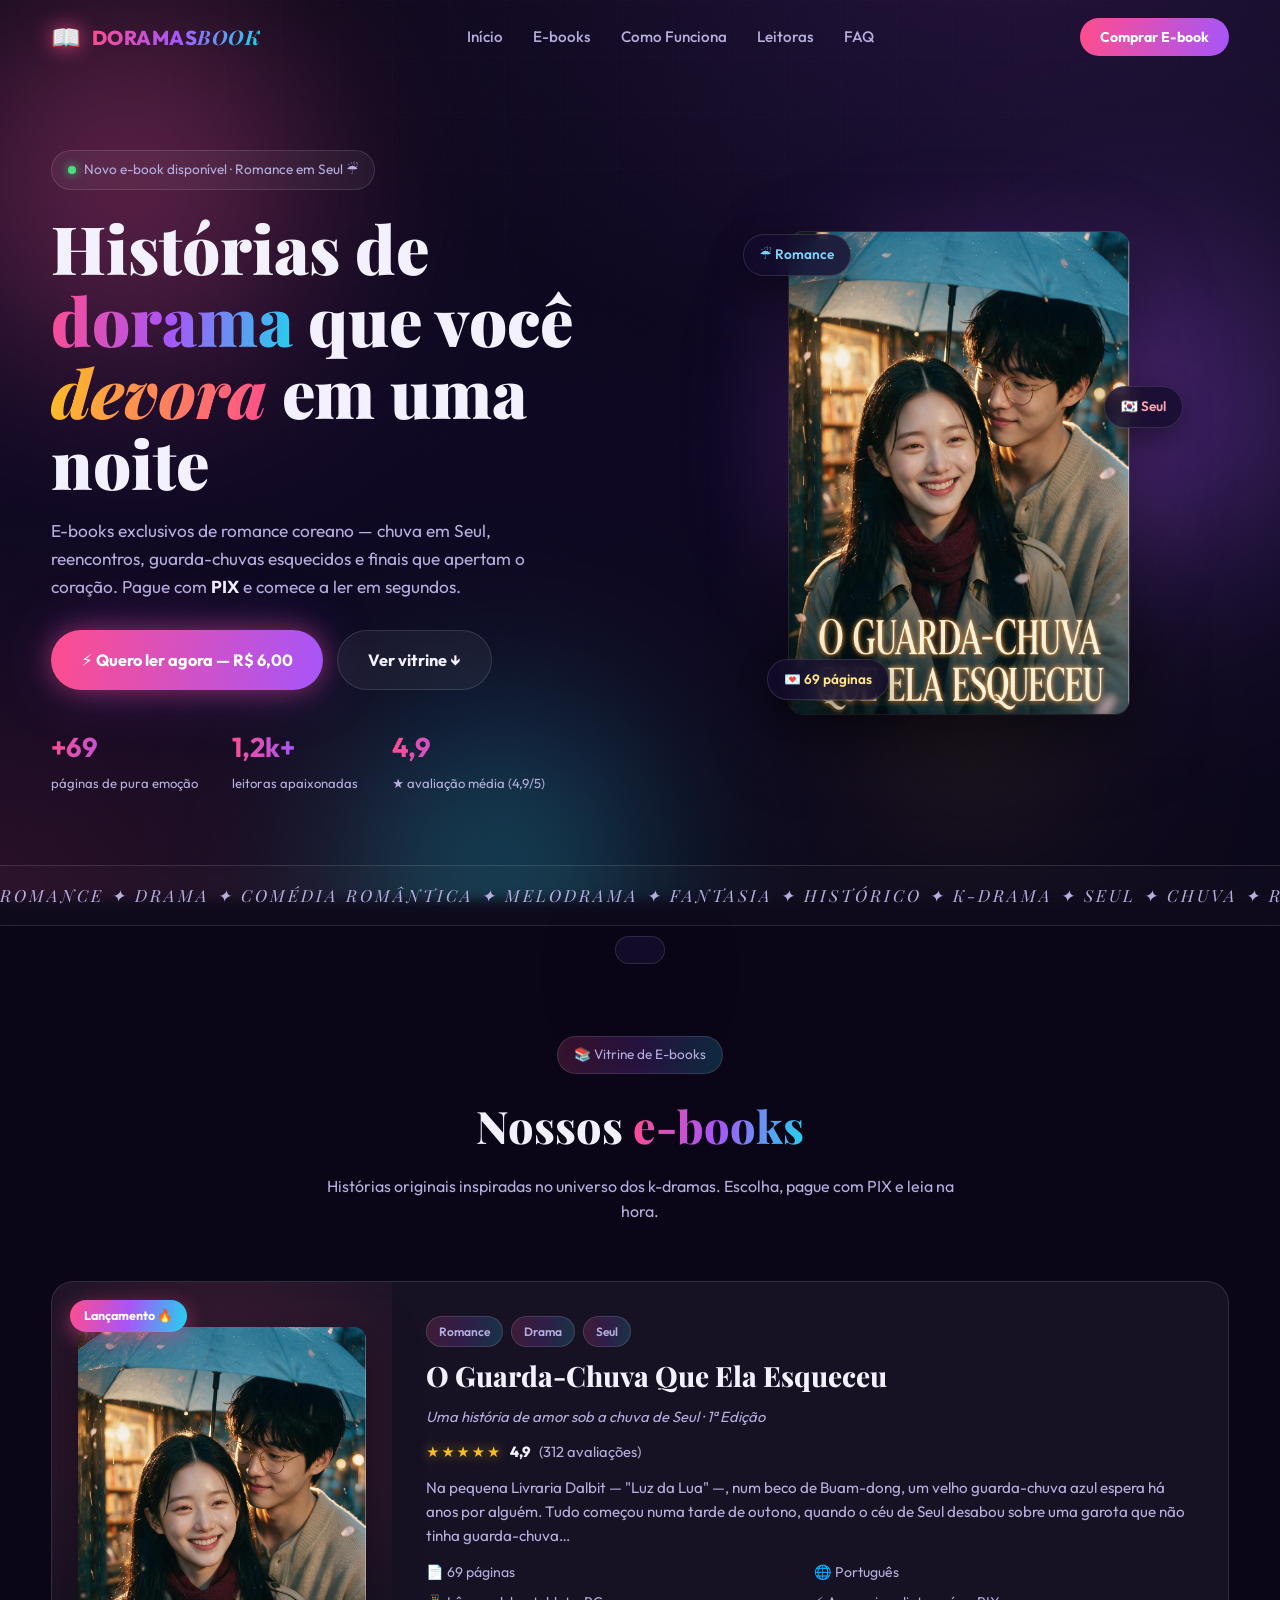
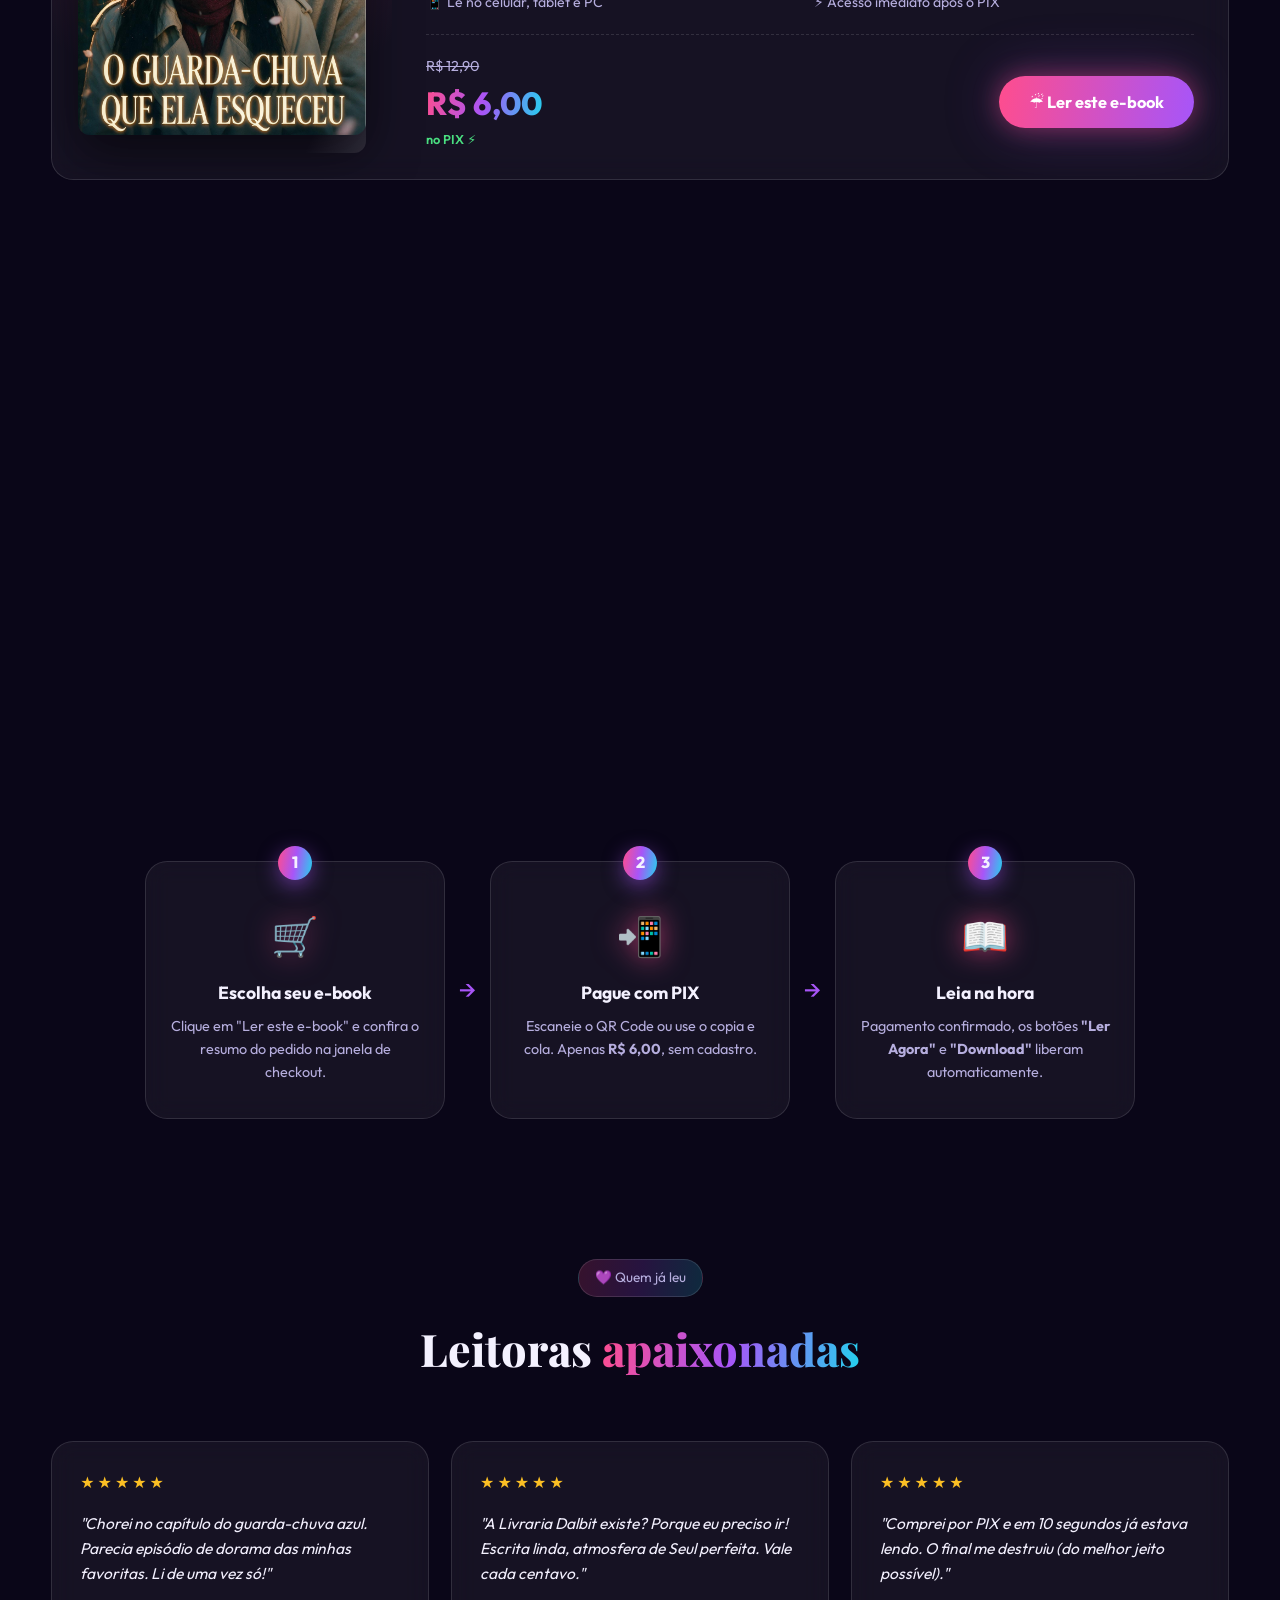
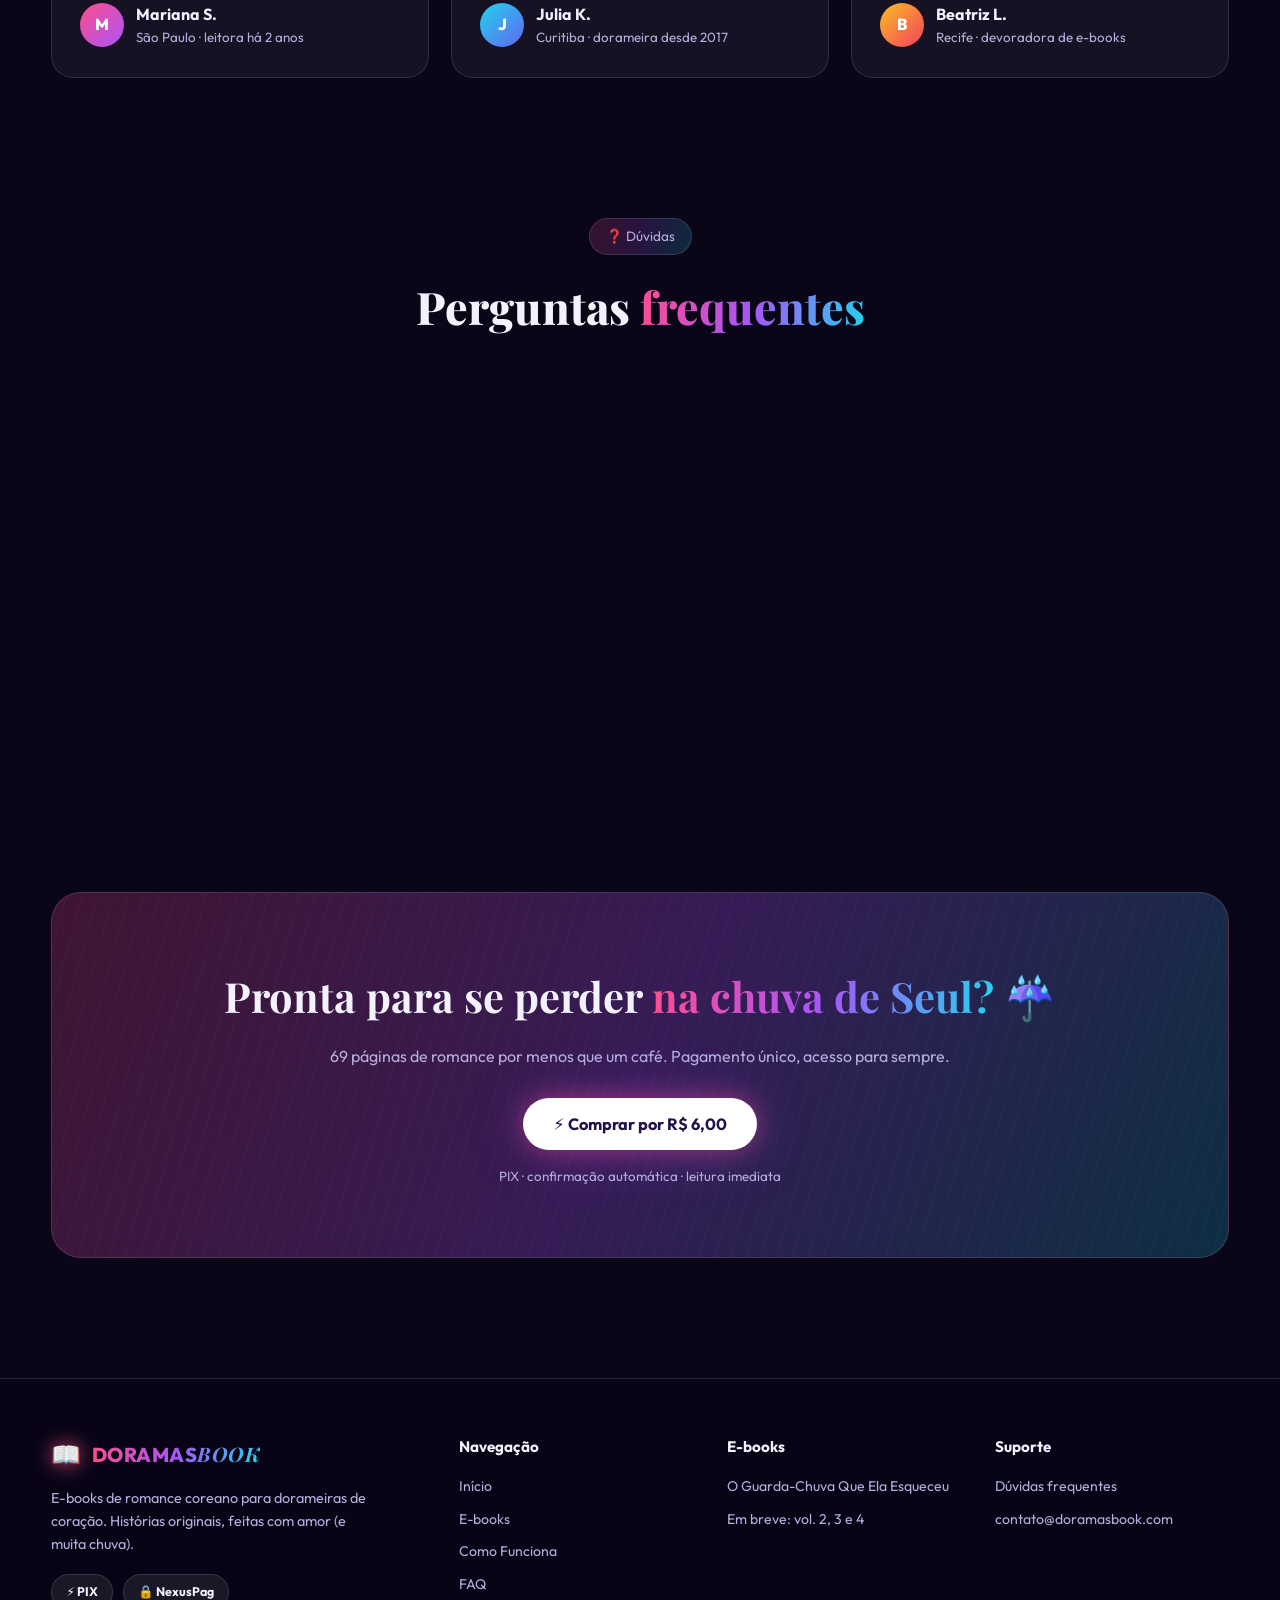
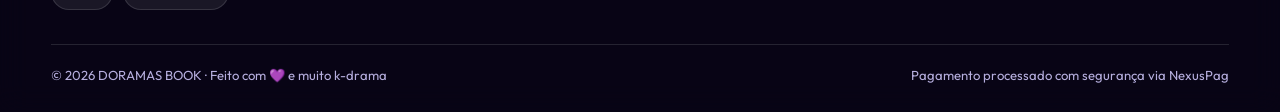
==== index.html @ f5971b90 "Add files via upload" ====
<!DOCTYPE html>
<html lang="pt-BR">
<head>
  <meta charset="UTF-8" />
  <meta name="viewport" content="width=device-width, initial-scale=1.0" />
  <title>DORAMAS BOOK — E-books de Histórias de Dorama</title>
  <meta name="description" content="DORAMAS BOOK: e-books de romance coreano inspirados nos seus doramas favoritos. Compre por PIX e leia na hora." />
  <link rel="preconnect" href="https://fonts.googleapis.com" />
  <link rel="preconnect" href="https://fonts.gstatic.com" crossorigin />
  <link href="https://fonts.googleapis.com/css2?family=Playfair+Display:ital,wght@0,500;0,700;0,900;1,500;1,700&family=Outfit:wght@300;400;500;600;700;800&display=swap" rel="stylesheet" />
  <link rel="stylesheet" href="css/style.css" />
  <link rel="icon" href="data:image/svg+xml,<svg xmlns='http://www.w3.org/2000/svg' viewBox='0 0 100 100'><text y='.9em' font-size='90'>📖</text></svg>" />
</head>
<body>

  <!-- ============ FUNDO ANIMADO ============ -->
  <div class="bg-scene" aria-hidden="true">
    <div class="orb orb-pink"></div>
    <div class="orb orb-purple"></div>
    <div class="orb orb-cyan"></div>
    <div class="orb orb-amber"></div>
    <div class="bg-grid"></div>
    <div class="bg-noise"></div>
  </div>
  <div id="petals" aria-hidden="true"></div>

  <!-- ============ HEADER ============ -->
  <header class="header" id="header">
    <nav class="nav container">
      <a href="#inicio" class="logo">
        <span class="logo-icon">📖</span>
        <span class="logo-text">DORAMAS<em>BOOK</em></span>
      </a>
      <ul class="nav-links" id="navLinks">
        <li><a href="#inicio">Início</a></li>
        <li><a href="#vitrine">E-books</a></li>
        <li><a href="#como-funciona">Como Funciona</a></li>
        <li><a href="#depoimentos">Leitoras</a></li>
        <li><a href="#faq">FAQ</a></li>
      </ul>
      <div class="nav-actions">
        <button class="btn btn-primary btn-sm" data-buy>
          <span>Comprar E-book</span>
        </button>
        <button class="nav-toggle" id="navToggle" aria-label="Abrir menu">
          <span></span><span></span><span></span>
        </button>
      </div>
    </nav>
  </header>

  <main>
    <!-- ============ HERO ============ -->
    <section class="hero" id="inicio">
      <div class="container hero-grid">
        <div class="hero-copy reveal">
          <span class="badge-pill">
            <span class="dot"></span> Novo e-book disponível · Romance em Seul ☔
          </span>
          <h1 class="hero-title">
            Histórias de <span class="grad-text">dorama</span> que você
            <em>devora</em> em uma noite
          </h1>
          <p class="hero-sub">
            E-books exclusivos de romance coreano — chuva em Seul, reencontros,
            guarda-chuvas esquecidos e finais que apertam o coração.
            Pague com <strong>PIX</strong> e comece a ler em segundos.
          </p>
          <div class="hero-cta">
            <button class="btn btn-primary btn-lg glow" data-buy>
              ⚡ Quero ler agora — R$ 6,00
            </button>
            <a href="#vitrine" class="btn btn-ghost btn-lg">Ver vitrine ↓</a>
          </div>
          <div class="hero-stats">
            <div class="stat"><strong data-count="69">0</strong><span>páginas de pura emoção</span></div>
            <div class="stat"><strong data-count="1200">0</strong><span>leitoras apaixonadas</span></div>
            <div class="stat"><strong data-count="49" data-suffix="">0</strong><span>★ avaliação média (4,9/5)</span></div>
          </div>
        </div>

        <div class="hero-visual reveal">
          <div class="book-stage" id="bookStage">
            <div class="book-glow"></div>
            <div class="book-3d" id="book3d">
              <img src="assets/capa-ebook.png" alt="Capa do e-book O Guarda-Chuva Que Ela Esqueceu" class="book-cover" />
              <div class="book-shine"></div>
            </div>
            <div class="float-chip chip-1">☔ Romance</div>
            <div class="float-chip chip-2">🇰🇷 Seul</div>
            <div class="float-chip chip-3">💌 69 páginas</div>
          </div>
        </div>
      </div>

      <!-- marquee -->
      <div class="marquee" aria-hidden="true">
        <div class="marquee-track">
          <span>ROMANCE ✦ DRAMA ✦ COMÉDIA ROMÂNTICA ✦ MELODRAMA ✦ FANTASIA ✦ HISTÓRICO ✦ K-DRAMA ✦ SEUL ✦ CHUVA ✦ REENCONTROS ✦&nbsp;</span>
          <span>ROMANCE ✦ DRAMA ✦ COMÉDIA ROMÂNTICA ✦ MELODRAMA ✦ FANTASIA ✦ HISTÓRICO ✦ K-DRAMA ✦ SEUL ✦ CHUVA ✦ REENCONTROS ✦&nbsp;</span>
        </div>
      </div>
    </section>

    <!-- ============ VITRINE ============ -->
    <section class="section" id="vitrine">
      <div class="container">
        <div class="section-head reveal">
          <span class="kicker">📚 Vitrine de E-books</span>
          <h2>Nossos <span class="grad-text">e-books</span></h2>
          <p>Histórias originais inspiradas no universo dos k-dramas. Escolha, pague com PIX e leia na hora.</p>
        </div>

        <div class="showcase">
          <!-- CARD PRINCIPAL (e-book real) -->
          <article class="ebook-card featured reveal" id="ebookCard">
            <div class="ebook-cover-wrap">
              <img src="assets/capa-ebook.png" alt="Capa — O Guarda-Chuva Que Ela Esqueceu" class="ebook-cover" />
              <span class="ebook-flag">Lançamento 🔥</span>
              <div class="ebook-cover-shine"></div>
            </div>
            <div class="ebook-info">
              <div class="ebook-tags">
                <span>Romance</span><span>Drama</span><span>Seul</span>
              </div>
              <h3>O Guarda-Chuva Que Ela Esqueceu</h3>
              <p class="ebook-author">Uma história de amor sob a chuva de Seul · 1ª Edição</p>
              <div class="ebook-rating">
                <span class="stars">★★★★★</span>
                <span class="rating-num">4,9</span>
                <span class="rating-count">(312 avaliações)</span>
              </div>
              <p class="ebook-synopsis">
                Na pequena Livraria Dalbit — "Luz da Lua" —, num beco de Buam-dong,
                um velho guarda-chuva azul espera há anos por alguém. Tudo começou
                numa tarde de outono, quando o céu de Seul desabou sobre uma garota
                que não tinha guarda-chuva…
              </p>
              <ul class="ebook-meta">
                <li>📄 69 páginas</li>
                <li>🌐 Português</li>
                <li>📱 Lê no celular, tablet e PC</li>
                <li>⚡ Acesso imediato após o PIX</li>
              </ul>
              <div class="ebook-buy">
                <div class="price">
                  <span class="price-old">R$ 12,90</span>
                  <span class="price-now">R$ 6,00</span>
                  <span class="price-pix">no PIX ⚡</span>
                </div>
                <button class="btn btn-primary btn-lg glow" data-buy id="btnComprar">
                  ☔ Ler este e-book
                </button>
              </div>
            </div>
          </article>

          <!-- EM BREVE -->
          <div class="coming-grid">
            <article class="ebook-card coming reveal">
              <div class="coming-cover c1"><span>Em breve</span></div>
              <h4>O Idol Que Morava no 704</h4>
              <p>Comédia romântica · vizinhos improváveis</p>
              <span class="soon-tag">Vol. 2 — em produção ✍️</span>
            </article>
            <article class="ebook-card coming reveal">
              <div class="coming-cover c2"><span>Em breve</span></div>
              <h4>Contrato de Um Verão em Busan</h4>
              <p>Namoro de mentira · praias e segredos</p>
              <span class="soon-tag">Vol. 3 — em produção ✍️</span>
            </article>
            <article class="ebook-card coming reveal">
              <div class="coming-cover c3"><span>Em breve</span></div>
              <h4>A Última Flor de Gyeongju</h4>
              <p>Romance histórico · era Joseon</p>
              <span class="soon-tag">Vol. 4 — em produção ✍️</span>
            </article>
          </div>
        </div>
      </div>
    </section>

    <!-- ============ COMO FUNCIONA ============ -->
    <section class="section" id="como-funciona">
      <div class="container">
        <div class="section-head reveal">
          <span class="kicker">⚡ Simples assim</span>
          <h2>Como <span class="grad-text">funciona</span></h2>
        </div>
        <div class="steps">
          <div class="step reveal">
            <div class="step-num">1</div>
            <div class="step-icon">🛒</div>
            <h3>Escolha seu e-book</h3>
            <p>Clique em "Ler este e-book" e confira o resumo do pedido na janela de checkout.</p>
          </div>
          <div class="step-arrow">→</div>
          <div class="step reveal">
            <div class="step-num">2</div>
            <div class="step-icon">📲</div>
            <h3>Pague com PIX</h3>
            <p>Escaneie o QR Code ou use o copia e cola. Apenas <strong>R$ 6,00</strong>, sem cadastro.</p>
          </div>
          <div class="step-arrow">→</div>
          <div class="step reveal">
            <div class="step-num">3</div>
            <div class="step-icon">📖</div>
            <h3>Leia na hora</h3>
            <p>Pagamento confirmado, os botões <strong>"Ler Agora"</strong> e <strong>"Download"</strong> liberam automaticamente.</p>
          </div>
        </div>
      </div>
    </section>

    <!-- ============ DEPOIMENTOS ============ -->
    <section class="section" id="depoimentos">
      <div class="container">
        <div class="section-head reveal">
          <span class="kicker">💜 Quem já leu</span>
          <h2>Leitoras <span class="grad-text">apaixonadas</span></h2>
        </div>
        <div class="testimonials">
          <figure class="t-card reveal">
            <div class="t-stars">★★★★★</div>
            <blockquote>"Chorei no capítulo do guarda-chuva azul. Parecia episódio de dorama das minhas favoritas. Li de uma vez só!"</blockquote>
            <figcaption><span class="t-avatar a1">M</span><div><strong>Mariana S.</strong><small>São Paulo · leitora há 2 anos</small></div></figcaption>
          </figure>
          <figure class="t-card reveal">
            <div class="t-stars">★★★★★</div>
            <blockquote>"A Livraria Dalbit existe? Porque eu preciso ir! Escrita linda, atmosfera de Seul perfeita. Vale cada centavo."</blockquote>
            <figcaption><span class="t-avatar a2">J</span><div><strong>Julia K.</strong><small>Curitiba · dorameira desde 2017</small></div></figcaption>
          </figure>
          <figure class="t-card reveal">
            <div class="t-stars">★★★★★</div>
            <blockquote>"Comprei por PIX e em 10 segundos já estava lendo. O final me destruiu (do melhor jeito possível)."</blockquote>
            <figcaption><span class="t-avatar a3">B</span><div><strong>Beatriz L.</strong><small>Recife · devoradora de e-books</small></div></figcaption>
          </figure>
        </div>
      </div>
    </section>

    <!-- ============ FAQ ============ -->
    <section class="section" id="faq">
      <div class="container container-narrow">
        <div class="section-head reveal">
          <span class="kicker">❓ Dúvidas</span>
          <h2>Perguntas <span class="grad-text">frequentes</span></h2>
        </div>
        <div class="faq-list">
          <details class="faq-item reveal">
            <summary>Como recebo o e-book depois do pagamento? <span>+</span></summary>
            <p>Assim que o PIX é confirmado (leva segundos), os botões <strong>"Ler Agora"</strong> (leitura online) e <strong>"Baixar PDF"</strong> são liberados automaticamente na tela. Sem espera, sem e-mail.</p>
          </details>
          <details class="faq-item reveal">
            <summary>Posso ler no celular? <span>+</span></summary>
            <p>Sim! O leitor online e o PDF funcionam em qualquer celular, tablet, computador ou e-reader que abra PDF.</p>
          </details>
          <details class="faq-item reveal">
            <summary>O pagamento é seguro? <span>+</span></summary>
            <p>Totalmente. O PIX é processado pela gateway <strong>NexusPag</strong> e a confirmação é automática pelo próprio banco. Não guardamos nenhum dado seu.</p>
          </details>
          <details class="faq-item reveal">
            <summary>E se o QR Code expirar? <span>+</span></summary>
            <p>Sem problema — basta gerar um novo código na janela de checkout. Você só paga quando quiser concluir.</p>
          </details>
        </div>
      </div>
    </section>

    <!-- ============ CTA FINAL ============ -->
    <section class="section cta-final">
      <div class="container">
        <div class="cta-box reveal">
          <div class="cta-rain" aria-hidden="true"></div>
          <h2>Pronta para se perder <span class="grad-text">na chuva de Seul?</span> ☔</h2>
          <p>69 páginas de romance por menos que um café. Pagamento único, acesso para sempre.</p>
          <button class="btn btn-light btn-lg glow" data-buy>⚡ Comprar por R$ 6,00</button>
          <small>PIX · confirmação automática · leitura imediata</small>
        </div>
      </div>
    </section>
  </main>

  <!-- ============ FOOTER ============ -->
  <footer class="footer">
    <div class="container footer-grid">
      <div class="footer-brand">
        <a href="#inicio" class="logo"><span class="logo-icon">📖</span><span class="logo-text">DORAMAS<em>BOOK</em></span></a>
        <p>E-books de romance coreano para dorameiras de coração. Histórias originais, feitas com amor (e muita chuva).</p>
        <div class="pay-badges"><span class="pay-badge">⚡ PIX</span><span class="pay-badge">🔒 NexusPag</span></div>
      </div>
      <div class="footer-col">
        <h4>Navegação</h4>
        <a href="#inicio">Início</a>
        <a href="#vitrine">E-books</a>
        <a href="#como-funciona">Como Funciona</a>
        <a href="#faq">FAQ</a>
      </div>
      <div class="footer-col">
        <h4>E-books</h4>
        <a href="#vitrine">O Guarda-Chuva Que Ela Esqueceu</a>
        <a href="#vitrine">Em breve: vol. 2, 3 e 4</a>
      </div>
      <div class="footer-col">
        <h4>Suporte</h4>
        <a href="#faq">Dúvidas frequentes</a>
        <a href="mailto:contato@doramasbook.com">contato@doramasbook.com</a>
      </div>
    </div>
    <div class="container footer-bottom">
      <span>© 2026 DORAMAS BOOK · Feito com 💜 e muito k-drama</span>
      <span>Pagamento processado com segurança via NexusPag</span>
    </div>
  </footer>

  <!-- ============ MODAL DE CHECKOUT ============ -->
  <div class="modal-overlay" id="checkoutModal" aria-hidden="true">
    <div class="modal" role="dialog" aria-modal="true" aria-label="Checkout">
      <button class="modal-close" id="modalClose" aria-label="Fechar">✕</button>

      <!-- PASSO 1: RESUMO -->
      <div class="modal-step" id="stepResumo">
        <div class="modal-head">
          <h3>Finalizar pedido 🛒</h3>
          <p>Você está a um PIX de distância da chuva de Seul…</p>
        </div>
        <div class="order-summary">
          <img src="assets/capa-ebook.png" alt="Capa do e-book" class="order-cover" />
          <div class="order-info">
            <h4>O Guarda-Chuva Que Ela Esqueceu</h4>
            <p class="order-sub">E-book · Romance · 69 páginas · PDF + leitura online</p>
            <div class="order-prices">
              <span class="price-old">R$ 12,90</span>
              <span class="price-now">R$ 6,00</span>
            </div>
          </div>
        </div>
        <ul class="order-perks">
          <li>⚡ Liberação automática após o PIX</li>
          <li>📖 Leitura online + download do PDF</li>
          <li>♾️ Acesso vitalício neste dispositivo</li>
        </ul>
        <button class="btn btn-primary btn-lg btn-block glow" id="btnGerarPix">
          Gerar código PIX ⚡ R$ 6,00
        </button>
        <p class="secure-note">🔒 Pagamento processado com segurança pela NexusPag</p>
      </div>

      <!-- PASSO 2: PIX -->
      <div class="modal-step hidden" id="stepPix">
        <div class="modal-head">
          <h3>Pague com PIX 📲</h3>
          <p>Escaneie o QR Code ou copie o código abaixo</p>
        </div>
        <div class="pix-body">
          <div class="qr-wrap">
            <img id="qrImage" alt="QR Code PIX" />
            <div class="qr-ring"></div>
          </div>
          <div class="pix-side">
            <div class="pix-timer">
              ⏱️ Expira em <strong id="pixCountdown">30:00</strong>
            </div>
            <div class="pix-status" id="pixStatus">
              <span class="pulse-dot"></span> Aguardando pagamento…
            </div>
            <label class="pix-label">PIX copia e cola:</label>
            <div class="pix-copy">
              <input type="text" id="pixCode" readonly />
              <button class="btn btn-ghost btn-sm" id="btnCopyPix">Copiar</button>
            </div>
            <div class="pix-amount">Total: <strong>R$ 6,00</strong></div>
          </div>
        </div>
        <p class="secure-note">Após pagar no app do seu banco, esta tela confirma sozinha ✨</p>
      </div>

      <!-- PASSO 3: SUCESSO -->
      <div class="modal-step hidden" id="stepSucesso">
        <div class="success-check">
          <svg viewBox="0 0 52 52"><circle cx="26" cy="26" r="24"/><path d="M14 27l8 8 16-16"/></svg>
        </div>
        <div class="modal-head">
          <h3>Pagamento confirmado! 🎉</h3>
          <p>Boa leitura! Prepare o lencinho… 🤧💜</p>
        </div>
        <div class="success-actions">
          <a class="btn btn-primary btn-lg btn-block glow" href="https://online.fliphtml5.com/marcous/yphc/#p=1" target="_blank" rel="noopener">
            📖 Ler Agora
          </a>
          <a class="btn btn-light btn-lg btn-block" id="btnDownloadPdf" href="assets/o-guarda-chuva-que-ela-esqueceu.pdf" download="O-Guarda-Chuva-Que-Ela-Esqueceu.pdf">
            ⬇️ Baixar PDF + Leitor Offline
          </a>
          <a class="download-fallback" id="linkLeitorOffline" href="assets/ler-agora.html" download="LER-AGORA-doramas-book.html">
            📥 Baixar só o leitor offline (HTML)
          </a>
        </div>
        <p class="secure-note">O leitor offline (HTML) abre direto no navegador, sem precisar voltar ao site ♾️</p>
      </div>

      <!-- PASSO ERRO / EXPIRADO -->
      <div class="modal-step hidden" id="stepErro">
        <div class="modal-head">
          <h3 id="erroTitulo">Ops… ⏰</h3>
          <p id="erroMsg">O código PIX expirou. Gere um novo para continuar.</p>
        </div>
        <button class="btn btn-primary btn-lg btn-block" id="btnTentarNovamente">🔄 Gerar novo PIX</button>
      </div>
    </div>
  </div>

  <!-- toast -->
  <div class="toast" id="toast"></div>

  <script src="js/main.js"></script>
</body>
</html>
---- css/style.css ----
/* ============================================================
   DORAMAS BOOK — design moderno, gradientes animados, k-drama vibes
   ============================================================ */

:root {
  --bg: #0a0618;
  --bg-2: #120a2a;
  --surface: rgba(255, 255, 255, 0.05);
  --surface-2: rgba(255, 255, 255, 0.08);
  --border: rgba(255, 255, 255, 0.12);
  --text: #f4f1ff;
  --muted: #b6aede;
  --pink: #ff4d8d;
  --purple: #a855f7;
  --cyan: #22d3ee;
  --amber: #fbbf24;
  --grad: linear-gradient(100deg, #ff4d8d, #a855f7 50%, #22d3ee);
  --grad-soft: linear-gradient(100deg, rgba(255,77,141,.18), rgba(168,85,247,.18), rgba(34,211,238,.18));
  --radius: 22px;
  --shadow: 0 24px 70px rgba(0, 0, 0, 0.55);
  --font-serif: "Playfair Display", Georgia, serif;
  --font-sans: "Outfit", system-ui, sans-serif;
}

* { margin: 0; padding: 0; box-sizing: border-box; }
html { scroll-behavior: smooth; }
body {
  font-family: var(--font-sans);
  background: var(--bg);
  color: var(--text);
  overflow-x: hidden;
  line-height: 1.6;
}
img { max-width: 100%; display: block; }
button { font-family: inherit; cursor: pointer; }
a { color: inherit; text-decoration: none; }

.container { width: min(1180px, 92%); margin: 0 auto; }
.container-narrow { width: min(820px, 92%); }
.hidden { display: none !important; }

/* ============ FUNDO ANIMADO (orbs de luz gradiente) ============ */
.bg-scene { position: fixed; inset: 0; z-index: -2; overflow: hidden; background:
  radial-gradient(1200px 800px at 80% -10%, rgba(168, 85, 247, .16), transparent 60%),
  radial-gradient(900px 700px at 0% 100%, rgba(255, 77, 141, .12), transparent 55%),
  linear-gradient(180deg, #0a0618 0%, #0d0722 50%, #0a0618 100%);
}
.orb { position: absolute; border-radius: 50%; filter: blur(90px); opacity: .5; mix-blend-mode: screen; will-change: transform; }
.orb-pink   { width: 44vw; height: 44vw; left: -12vw; top: -8vw;  background: radial-gradient(circle, #ff4d8d, transparent 65%); animation: drift1 22s ease-in-out infinite alternate; }
.orb-purple { width: 38vw; height: 38vw; right: -10vw; top: 18vh; background: radial-gradient(circle, #a855f7, transparent 65%); animation: drift2 26s ease-in-out infinite alternate; }
.orb-cyan   { width: 34vw; height: 34vw; left: 22vw; bottom: -14vw; background: radial-gradient(circle, #22d3ee, transparent 65%); animation: drift3 24s ease-in-out infinite alternate; }
.orb-amber  { width: 20vw; height: 20vw; right: 14vw; bottom: 6vh; background: radial-gradient(circle, #fbbf24, transparent 65%); opacity: .28; animation: drift1 30s ease-in-out infinite alternate-reverse; }
@keyframes drift1 { from { transform: translate(0,0) scale(1); } to { transform: translate(9vw, 7vh) scale(1.15); } }
@keyframes drift2 { from { transform: translate(0,0) scale(1.1); } to { transform: translate(-8vw, 10vh) scale(.95); } }
@keyframes drift3 { from { transform: translate(0,0) scale(.95); } to { transform: translate(6vw, -8vh) scale(1.2); } }

.bg-grid { position: absolute; inset: 0; opacity: .35;
  background-image: linear-gradient(rgba(168,85,247,.06) 1px, transparent 1px),
                    linear-gradient(90deg, rgba(168,85,247,.06) 1px, transparent 1px);
  background-size: 56px 56px;
  mask-image: radial-gradient(ellipse 80% 60% at 50% 0%, #000 30%, transparent 75%);
}
.bg-noise { position: absolute; inset: 0; opacity: .05;
  background-image: url("data:image/svg+xml,%3Csvg xmlns='http://www.w3.org/2000/svg' width='120' height='120'%3E%3Cfilter id='n'%3E%3CfeTurbulence type='fractalNoise' baseFrequency='.9' numOctaves='2'/%3E%3C/filter%3E%3Crect width='120' height='120' filter='url(%23n)' opacity='.5'/%3E%3C/svg%3E");
}

/* ============ PÉTALAS CAINDO (sakura) ============ */
#petals { position: fixed; inset: 0; z-index: 1; pointer-events: none; overflow: hidden; }
.petal { position: absolute; top: -4vh; border-radius: 80% 0 80% 0;
  background: linear-gradient(135deg, #ffc2d6, #ff7fb0);
  opacity: .7; animation: petal-fall linear infinite;
  box-shadow: 0 0 12px rgba(255, 127, 176, .5);
}
@keyframes petal-fall {
  0%   { transform: translate3d(0, -4vh, 0) rotate(0deg); opacity: 0; }
  8%   { opacity: .8; }
  100% { transform: translate3d(var(--sway, 6vw), 108vh, 0) rotate(720deg); opacity: .1; }
}

/* ============ HEADER ============ */
.header { position: fixed; top: 0; left: 0; right: 0; z-index: 50; transition: .35s; }
.header.scrolled { background: rgba(10, 6, 24, .75); backdrop-filter: blur(18px); border-bottom: 1px solid var(--border); }
.nav { display: flex; align-items: center; justify-content: space-between; padding: 18px 0; }
.logo { display: flex; align-items: center; gap: 10px; font-weight: 800; font-size: 1.25rem; letter-spacing: .5px; }
.logo-icon { font-size: 1.5rem; filter: drop-shadow(0 0 10px rgba(255,77,141,.8)); }
.logo-text { background: var(--grad); -webkit-background-clip: text; background-clip: text; color: transparent; }
.logo-text em { font-family: var(--font-serif); font-style: italic; font-weight: 700; }
.nav-links { display: flex; gap: 30px; list-style: none; }
.nav-links a { color: var(--muted); font-weight: 500; font-size: .95rem; position: relative; transition: color .25s; }
.nav-links a::after { content: ""; position: absolute; left: 0; bottom: -6px; width: 0; height: 2px; background: var(--grad); border-radius: 2px; transition: width .3s; }
.nav-links a:hover { color: var(--text); }
.nav-links a:hover::after { width: 100%; }
.nav-actions { display: flex; align-items: center; gap: 14px; }
.nav-toggle { display: none; flex-direction: column; gap: 5px; background: none; border: 0; padding: 6px; }
.nav-toggle span { width: 24px; height: 2px; background: var(--text); border-radius: 2px; transition: .3s; }

/* ============ BOTÕES ============ */
.btn { display: inline-flex; align-items: center; justify-content: center; gap: 8px;
  border: 0; border-radius: 999px; font-weight: 700; transition: transform .2s, box-shadow .3s, background .3s;
  white-space: nowrap;
}
.btn:active { transform: scale(.97); }
.btn-sm { padding: 10px 20px; font-size: .88rem; }
.btn-lg { padding: 16px 30px; font-size: 1.02rem; }
.btn-block { width: 100%; }
.btn-primary { background: var(--grad); background-size: 200% 100%; color: #fff; animation: grad-move 4s linear infinite; }
.btn-primary:hover { transform: translateY(-2px); box-shadow: 0 12px 40px rgba(255, 77, 141, .45); }
.btn-ghost { background: var(--surface); border: 1px solid var(--border); color: var(--text); backdrop-filter: blur(8px); }
.btn-ghost:hover { background: var(--surface-2); transform: translateY(-2px); }
.btn-light { background: #fff; color: #241145; }
.btn-light:hover { transform: translateY(-2px); box-shadow: 0 12px 40px rgba(255,255,255,.25); }
.glow { box-shadow: 0 0 26px rgba(255, 77, 141, .45), 0 0 60px rgba(168, 85, 247, .25); }
@keyframes grad-move { to { background-position: 200% 0; } }
.btn:disabled { opacity: .55; cursor: wait; transform: none !important; }

.grad-text { background: var(--grad); -webkit-background-clip: text; background-clip: text; color: transparent; }

/* ============ HERO ============ */
.hero { padding: 150px 0 0; position: relative; }
.hero-grid { display: grid; grid-template-columns: 1.05fr .95fr; gap: 40px; align-items: center; }
.badge-pill { display: inline-flex; align-items: center; gap: 8px; padding: 8px 16px; border-radius: 999px;
  background: var(--surface); border: 1px solid var(--border); font-size: .85rem; color: var(--muted); backdrop-filter: blur(8px); }
.badge-pill .dot { width: 8px; height: 8px; border-radius: 50%; background: #4ade80; box-shadow: 0 0 10px #4ade80; animation: blink 1.6s infinite; }
@keyframes blink { 50% { opacity: .35; } }

.hero-title { font-family: var(--font-serif); font-size: clamp(2.4rem, 5.2vw, 4.2rem); line-height: 1.08; margin: 22px 0 18px; font-weight: 900; }
.hero-title em { font-style: italic; background: linear-gradient(100deg, #fbbf24, #ff4d8d); -webkit-background-clip: text; background-clip: text; color: transparent; }
.hero-sub { color: var(--muted); font-size: 1.08rem; max-width: 520px; }
.hero-sub strong { color: var(--text); }
.hero-cta { display: flex; gap: 14px; flex-wrap: wrap; margin: 30px 0 36px; }

.hero-stats { display: flex; gap: 34px; flex-wrap: wrap; }
.stat strong { display: block; font-size: 1.7rem; background: var(--grad); -webkit-background-clip: text; background-clip: text; color: transparent; }
.stat span { font-size: .82rem; color: var(--muted); }

/* livro 3D */
.hero-visual { display: flex; justify-content: center; }
.book-stage { position: relative; perspective: 1100px; padding: 30px; }
.book-glow { position: absolute; inset: 8% 4%; border-radius: 40px;
  background: radial-gradient(circle at 50% 40%, rgba(255,77,141,.5), rgba(168,85,247,.35) 45%, transparent 70%);
  filter: blur(46px); animation: pulse-glow 4.5s ease-in-out infinite; }
@keyframes pulse-glow { 50% { opacity: .65; transform: scale(1.06); } }
.book-3d { position: relative; width: min(340px, 70vw); border-radius: 18px; transform-style: preserve-3d;
  transition: transform .18s ease-out; animation: book-float 5.5s ease-in-out infinite; }
@keyframes book-float { 50% { translate: 0 -14px; } }
.book-cover { border-radius: 14px; box-shadow: var(--shadow), 0 0 0 1px rgba(255,255,255,.14); }
.book-shine { position: absolute; inset: 0; border-radius: 14px; pointer-events: none;
  background: linear-gradient(115deg, transparent 30%, rgba(255,255,255,.35) 46%, transparent 60%);
  background-size: 250% 250%; animation: shine 5s ease-in-out infinite; mix-blend-mode: screen; }
@keyframes shine { 0%, 55% { background-position: 120% 0; } 85%, 100% { background-position: -40% 0; } }

.float-chip { position: absolute; padding: 9px 16px; border-radius: 999px; font-size: .85rem; font-weight: 600;
  background: rgba(20, 12, 44, .8); border: 1px solid var(--border); backdrop-filter: blur(10px);
  box-shadow: 0 10px 30px rgba(0,0,0,.4); animation: chip-float 4s ease-in-out infinite; }
.chip-1 { top: 6%; left: -4%; color: #7dd3fc; }
.chip-2 { top: 34%; right: -6%; color: #fda4af; animation-delay: 1.2s; }
.chip-3 { bottom: 8%; left: 2%; color: #fde68a; animation-delay: 2.1s; }
@keyframes chip-float { 50% { transform: translateY(-12px); } }

/* marquee */
.marquee { margin-top: 70px; border-block: 1px solid var(--border); padding: 16px 0; overflow: hidden;
  background: rgba(255,255,255,.02); backdrop-filter: blur(6px); }
.marquee-track { display: flex; width: max-content; animation: marquee 30s linear infinite; }
.marquee-track span { font-family: var(--font-serif); font-style: italic; letter-spacing: 3px; font-size: 1.05rem;
  color: var(--muted); white-space: nowrap; }
@keyframes marquee { to { transform: translateX(-50%); } }

/* ============ SEÇÕES ============ */
.section { padding: 110px 0 30px; }
.section-head { text-align: center; max-width: 640px; margin: 0 auto 56px; }
.kicker { display: inline-block; padding: 7px 16px; border-radius: 999px; background: var(--grad-soft);
  border: 1px solid var(--border); font-size: .85rem; color: var(--muted); margin-bottom: 16px; }
.section-head h2 { font-family: var(--font-serif); font-size: clamp(1.9rem, 3.6vw, 2.8rem); font-weight: 800; }
.section-head p { color: var(--muted); margin-top: 12px; }

/* ============ VITRINE ============ */
.ebook-card { background: var(--surface); border: 1px solid var(--border); border-radius: var(--radius);
  backdrop-filter: blur(14px); overflow: hidden; transition: transform .35s, box-shadow .35s, border-color .35s; }
.ebook-card:hover { transform: translateY(-8px); border-color: rgba(255, 77, 141, .45); box-shadow: 0 26px 80px rgba(168, 85, 247, .25); }

.ebook-card.featured { display: grid; grid-template-columns: 340px 1fr; gap: 0; }
.ebook-cover-wrap { position: relative; padding: 26px; background: radial-gradient(circle at 50% 30%, rgba(255,77,141,.22), transparent 70%); display: flex; align-items: center; }
.ebook-cover { border-radius: 12px; box-shadow: 0 18px 50px rgba(0,0,0,.55); transition: transform .4s; }
.ebook-card:hover .ebook-cover { transform: scale(1.03) rotate(-1deg); }
.ebook-flag { position: absolute; top: 18px; left: 18px; padding: 6px 14px; border-radius: 999px; font-size: .78rem; font-weight: 700;
  background: var(--grad); color: #fff; box-shadow: 0 6px 20px rgba(255,77,141,.5); }
.ebook-cover-shine { position: absolute; inset: 26px; border-radius: 12px; pointer-events: none;
  background: linear-gradient(115deg, transparent 35%, rgba(255,255,255,.28) 48%, transparent 62%);
  background-size: 250% 250%; animation: shine 6s ease-in-out infinite; }

.ebook-info { padding: 34px 34px 30px; display: flex; flex-direction: column; gap: 12px; }
.ebook-tags { display: flex; gap: 8px; flex-wrap: wrap; }
.ebook-tags span { font-size: .75rem; font-weight: 600; padding: 5px 12px; border-radius: 999px;
  background: var(--grad-soft); border: 1px solid var(--border); color: var(--muted); }
.ebook-info h3 { font-family: var(--font-serif); font-size: 1.75rem; font-weight: 800; line-height: 1.2; }
.ebook-author { color: var(--muted); font-size: .92rem; font-style: italic; }
.ebook-rating { display: flex; align-items: center; gap: 8px; font-size: .92rem; }
.stars { color: var(--amber); letter-spacing: 2px; text-shadow: 0 0 12px rgba(251, 191, 36, .6); }
.rating-num { font-weight: 800; }
.rating-count { color: var(--muted); }
.ebook-synopsis { color: var(--muted); font-size: .95rem; }
.ebook-meta { list-style: none; display: grid; grid-template-columns: 1fr 1fr; gap: 8px; font-size: .88rem; color: var(--muted); }
.ebook-buy { display: flex; align-items: center; justify-content: space-between; gap: 18px; flex-wrap: wrap; margin-top: 8px;
  padding-top: 20px; border-top: 1px dashed var(--border); }
.price { display: flex; flex-direction: column; }
.price-old { color: var(--muted); text-decoration: line-through; font-size: .9rem; }
.price-now { font-size: 2rem; font-weight: 800; background: var(--grad); -webkit-background-clip: text; background-clip: text; color: transparent; }
.price-pix { font-size: .8rem; color: #4ade80; font-weight: 600; }

/* em breve */
.coming-grid { display: grid; grid-template-columns: repeat(3, 1fr); gap: 22px; margin-top: 26px; }
.ebook-card.coming { padding: 20px; text-align: center; }
.coming-cover { height: 180px; border-radius: 14px; display: grid; place-items: center; margin-bottom: 16px;
  font-family: var(--font-serif); font-style: italic; font-size: 1.3rem; color: rgba(255,255,255,.85); position: relative; overflow: hidden; }
.coming-cover::after { content: ""; position: absolute; inset: 0; background: linear-gradient(180deg, transparent, rgba(10,6,24,.5)); }
.coming-cover span { z-index: 1; padding: 6px 18px; border-radius: 999px; background: rgba(10,6,24,.55); border: 1px solid var(--border); backdrop-filter: blur(6px); }
.coming-cover.c1 { background: linear-gradient(135deg, #ff4d8d, #7c3aed); }
.coming-cover.c2 { background: linear-gradient(135deg, #22d3ee, #6366f1); }
.coming-cover.c3 { background: linear-gradient(135deg, #fbbf24, #f43f5e); }
.ebook-card.coming h4 { font-family: var(--font-serif); font-size: 1.15rem; margin-bottom: 6px; }
.ebook-card.coming p { color: var(--muted); font-size: .85rem; margin-bottom: 12px; }
.soon-tag { font-size: .75rem; padding: 5px 14px; border-radius: 999px; background: var(--surface-2); border: 1px solid var(--border); color: var(--muted); }

/* ============ COMO FUNCIONA ============ */
.steps { display: flex; align-items: stretch; justify-content: center; gap: 14px; }
.step { flex: 1; max-width: 300px; text-align: center; padding: 34px 24px; border-radius: var(--radius);
  background: var(--surface); border: 1px solid var(--border); backdrop-filter: blur(12px); position: relative; transition: transform .3s, border-color .3s; }
.step:hover { transform: translateY(-6px); border-color: rgba(34, 211, 238, .5); }
.step-num { position: absolute; top: -16px; left: 50%; transform: translateX(-50%); width: 34px; height: 34px; border-radius: 50%;
  display: grid; place-items: center; font-weight: 800; background: var(--grad); box-shadow: 0 6px 20px rgba(168,85,247,.5); }
.step-icon { font-size: 2.4rem; margin: 10px 0 12px; filter: drop-shadow(0 0 14px rgba(255,77,141,.6)); }
.step h3 { font-size: 1.1rem; margin-bottom: 8px; }
.step p { color: var(--muted); font-size: .9rem; }
.step-arrow { align-self: center; font-size: 1.6rem; color: var(--purple); animation: arrow-nudge 1.6s ease-in-out infinite; }
@keyframes arrow-nudge { 50% { transform: translateX(7px); } }

/* ============ DEPOIMENTOS ============ */
.testimonials { display: grid; grid-template-columns: repeat(3, 1fr); gap: 22px; }
.t-card { padding: 28px; border-radius: var(--radius); background: var(--surface); border: 1px solid var(--border);
  backdrop-filter: blur(12px); display: flex; flex-direction: column; gap: 16px; transition: transform .3s, border-color .3s; }
.t-card:hover { transform: translateY(-6px) rotate(-.5deg); border-color: rgba(255, 77, 141, .4); }
.t-stars { color: var(--amber); letter-spacing: 3px; }
.t-card blockquote { color: var(--text); font-size: .97rem; font-style: italic; }
.t-card figcaption { display: flex; align-items: center; gap: 12px; }
.t-avatar { width: 44px; height: 44px; border-radius: 50%; display: grid; place-items: center; font-weight: 800; color: #fff; }
.t-avatar.a1 { background: linear-gradient(135deg, #ff4d8d, #a855f7); }
.t-avatar.a2 { background: linear-gradient(135deg, #22d3ee, #6366f1); }
.t-avatar.a3 { background: linear-gradient(135deg, #fbbf24, #f43f5e); }
.t-card small { color: var(--muted); display: block; }

/* ============ FAQ ============ */
.faq-list { display: flex; flex-direction: column; gap: 14px; }
.faq-item { background: var(--surface); border: 1px solid var(--border); border-radius: 16px; backdrop-filter: blur(10px); overflow: hidden; }
.faq-item summary { list-style: none; cursor: pointer; padding: 20px 24px; font-weight: 600; display: flex; justify-content: space-between; align-items: center; gap: 12px; }
.faq-item summary::-webkit-details-marker { display: none; }
.faq-item summary span { font-size: 1.4rem; color: var(--pink); transition: transform .3s; }
.faq-item[open] summary span { transform: rotate(45deg); }
.faq-item p { padding: 0 24px 20px; color: var(--muted); font-size: .93rem; }
.faq-item[open] { border-color: rgba(168, 85, 247, .45); }

/* ============ CTA FINAL ============ */
.cta-box { position: relative; text-align: center; padding: 70px 30px; border-radius: 30px; overflow: hidden;
  background: linear-gradient(120deg, rgba(255,77,141,.22), rgba(168,85,247,.28), rgba(34,211,238,.2));
  border: 1px solid var(--border); backdrop-filter: blur(14px); }
.cta-box h2 { font-family: var(--font-serif); font-size: clamp(1.8rem, 3.4vw, 2.6rem); margin-bottom: 14px; }
.cta-box p { color: var(--muted); margin-bottom: 28px; }
.cta-box small { display: block; margin-top: 16px; color: var(--muted); }
.cta-rain { position: absolute; inset: 0; pointer-events: none; opacity: .5;
  background-image: repeating-linear-gradient(105deg, transparent 0 14px, rgba(255,255,255,.05) 14px 15px);
  animation: rain-slide 1.2s linear infinite; }
@keyframes rain-slide { to { transform: translateY(24px); } }

/* ============ FOOTER ============ */
.footer { margin-top: 90px; border-top: 1px solid var(--border); background: rgba(8, 5, 20, .7); backdrop-filter: blur(14px); }
.footer-grid { display: grid; grid-template-columns: 1.6fr 1fr 1fr 1fr; gap: 34px; padding: 56px 0 34px; }
.footer-brand p { color: var(--muted); font-size: .9rem; margin: 14px 0 18px; max-width: 320px; }
.pay-badges { display: flex; gap: 10px; }
.pay-badge { font-size: .78rem; font-weight: 700; padding: 7px 14px; border-radius: 999px; background: var(--surface-2); border: 1px solid var(--border); }
.footer-col { display: flex; flex-direction: column; gap: 10px; }
.footer-col h4 { font-size: .95rem; margin-bottom: 6px; }
.footer-col a { color: var(--muted); font-size: .88rem; transition: color .25s; }
.footer-col a:hover { color: var(--text); }
.footer-bottom { display: flex; justify-content: space-between; gap: 12px; flex-wrap: wrap; padding: 20px 0 26px;
  border-top: 1px solid var(--border); color: var(--muted); font-size: .82rem; }

/* ============ MODAL / CHECKOUT ============ */
.modal-overlay { position: fixed; inset: 0; z-index: 100; display: grid; place-items: center; padding: 18px;
  background: rgba(6, 3, 16, .72); backdrop-filter: blur(10px);
  opacity: 0; pointer-events: none; transition: opacity .3s; }
.modal-overlay.open { opacity: 1; pointer-events: auto; }
.modal { position: relative; width: min(560px, 100%); max-height: 92vh; overflow-y: auto; border-radius: 26px;
  background: linear-gradient(160deg, rgba(30, 18, 60, .96), rgba(14, 8, 32, .98));
  border: 1px solid rgba(255,255,255,.16); box-shadow: var(--shadow), 0 0 90px rgba(168,85,247,.25);
  padding: 34px; transform: translateY(26px) scale(.97); transition: transform .35s cubic-bezier(.2,.9,.3,1.2); }
.modal-overlay.open .modal { transform: translateY(0) scale(1); }
.modal-close { position: absolute; top: 16px; right: 16px; width: 38px; height: 38px; border-radius: 50%;
  background: var(--surface-2); border: 1px solid var(--border); color: var(--text); font-size: 1rem; transition: .25s; z-index: 2; }
.modal-close:hover { background: var(--pink); transform: rotate(90deg); }

.modal-head { text-align: center; margin-bottom: 24px; }
.modal-head h3 { font-family: var(--font-serif); font-size: 1.6rem; margin-bottom: 6px; }
.modal-head p { color: var(--muted); font-size: .92rem; }

.order-summary { display: flex; gap: 18px; align-items: center; padding: 18px; border-radius: 18px;
  background: var(--surface); border: 1px solid var(--border); }
.order-cover { width: 92px; border-radius: 10px; box-shadow: 0 10px 30px rgba(0,0,0,.5); }
.order-info h4 { font-family: var(--font-serif); font-size: 1.1rem; line-height: 1.25; }
.order-sub { color: var(--muted); font-size: .8rem; margin: 6px 0 10px; }
.order-prices { display: flex; align-items: baseline; gap: 10px; }
.order-prices .price-now { font-size: 1.5rem; }

.order-perks { list-style: none; margin: 20px 0; display: flex; flex-direction: column; gap: 10px; color: var(--muted); font-size: .9rem; }
.secure-note { text-align: center; color: var(--muted); font-size: .78rem; margin-top: 16px; }

/* PIX */
.pix-body { display: flex; gap: 22px; align-items: center; }
.qr-wrap { position: relative; flex-shrink: 0; width: 210px; height: 210px; border-radius: 18px; overflow: hidden;
  background: #fff; padding: 10px; box-shadow: 0 0 0 1px var(--border), 0 0 40px rgba(34, 211, 238, .35); }
.qr-wrap img { width: 100%; height: 100%; object-fit: contain; }
.qr-ring { position: absolute; inset: -3px; border-radius: 20px; border: 2px solid transparent;
  background: var(--grad) border-box; -webkit-mask: linear-gradient(#fff 0 0) padding-box, linear-gradient(#fff 0 0);
  -webkit-mask-composite: xor; mask-composite: exclude; animation: grad-move 3s linear infinite; pointer-events: none; }
.pix-side { flex: 1; display: flex; flex-direction: column; gap: 12px; }
.pix-timer { font-size: .9rem; color: var(--muted); }
.pix-timer strong { color: var(--amber); font-size: 1.05rem; }
.pix-status { display: flex; align-items: center; gap: 10px; font-size: .92rem; font-weight: 600; color: #7dd3fc; }
.pulse-dot { width: 11px; height: 11px; border-radius: 50%; background: #38bdf8; box-shadow: 0 0 0 0 rgba(56,189,248,.7); animation: pulse-dot 1.4s infinite; }
@keyframes pulse-dot { 70% { box-shadow: 0 0 0 12px rgba(56,189,248,0); } 100% { box-shadow: 0 0 0 0 rgba(56,189,248,0); } }
.pix-status.paid { color: #4ade80; }
.pix-status.paid .pulse-dot { background: #4ade80; box-shadow: 0 0 12px #4ade80; animation: none; }
.pix-label { font-size: .78rem; color: var(--muted); }
.pix-copy { display: flex; gap: 8px; }
.pix-copy input { flex: 1; min-width: 0; padding: 11px 14px; border-radius: 12px; border: 1px solid var(--border);
  background: rgba(0,0,0,.35); color: var(--text); font-size: .75rem; font-family: inherit; }
.pix-amount { font-size: 1rem; }
.pix-amount strong { background: var(--grad); -webkit-background-clip: text; background-clip: text; color: transparent; font-size: 1.3rem; }

/* sucesso */
.success-check { width: 96px; margin: 6px auto 18px; }
.success-check svg { width: 96px; height: 96px; }
.success-check circle { fill: none; stroke: #4ade80; stroke-width: 3; stroke-dasharray: 151; stroke-dashoffset: 151; animation: draw .7s .1s forwards ease-out; filter: drop-shadow(0 0 12px rgba(74,222,128,.7)); }
.success-check path { fill: none; stroke: #4ade80; stroke-width: 4; stroke-linecap: round; stroke-linejoin: round; stroke-dasharray: 40; stroke-dashoffset: 40; animation: draw .45s .7s forwards ease-out; }
@keyframes draw { to { stroke-dashoffset: 0; } }
.success-actions { display: flex; flex-direction: column; gap: 12px; margin-top: 6px; }
.download-fallback { text-align: center; font-size: .8rem; color: var(--muted); text-decoration: underline; text-underline-offset: 3px; transition: color .25s; }
.download-fallback:hover { color: var(--text); }

/* confetti */
.confetti { position: fixed; top: -12px; z-index: 200; width: 10px; height: 16px; border-radius: 2px; pointer-events: none; animation: confetti-fall linear forwards; }
@keyframes confetti-fall { to { transform: translateY(110vh) rotate(720deg); opacity: .2; } }

/* toast */
.toast { position: fixed; bottom: 26px; left: 50%; transform: translate(-50%, 90px); z-index: 300;
  padding: 13px 24px; border-radius: 999px; background: rgba(20, 12, 44, .92); border: 1px solid var(--border);
  backdrop-filter: blur(12px); font-size: .9rem; font-weight: 600; box-shadow: var(--shadow); transition: transform .35s; }
.toast.show { transform: translate(-50%, 0); }

/* reveal on scroll */
.reveal { opacity: 0; transform: translateY(34px); transition: opacity .8s ease, transform .8s ease; }
.reveal.visible { opacity: 1; transform: none; }

/* ============ RESPONSIVO ============ */
@media (max-width: 960px) {
  .hero-grid { grid-template-columns: 1fr; text-align: center; }
  .hero-sub { margin: 0 auto; }
  .hero-cta, .hero-stats { justify-content: center; }
  .ebook-card.featured { grid-template-columns: 1fr; }
  .ebook-cover-wrap { max-width: 320px; margin: 0 auto; }
  .coming-grid, .testimonials { grid-template-columns: 1fr; }
  .steps { flex-direction: column; align-items: center; }
  .step-arrow { transform: rotate(90deg); }
  .footer-grid { grid-template-columns: 1fr 1fr; }
  .pix-body { flex-direction: column; }
}
@media (max-width: 640px) {
  .nav-links { position: fixed; inset: 66px 0 auto 0; flex-direction: column; gap: 0; background: rgba(10,6,24,.97);
    backdrop-filter: blur(18px); border-bottom: 1px solid var(--border); padding: 12px 0; display: none; }
  .nav-links.open { display: flex; }
  .nav-links li { padding: 12px 6%; }
  .nav-toggle { display: flex; }
  .nav-toggle.open span:nth-child(1) { transform: translateY(7px) rotate(45deg); }
  .nav-toggle.open span:nth-child(2) { opacity: 0; }
  .nav-toggle.open span:nth-child(3) { transform: translateY(-7px) rotate(-45deg); }
  .modal { padding: 26px 20px; }
  .order-summary { flex-direction: column; text-align: center; }
  .order-prices { justify-content: center; }
  .footer-grid { grid-template-columns: 1fr; }
  .ebook-meta { grid-template-columns: 1fr; }
}
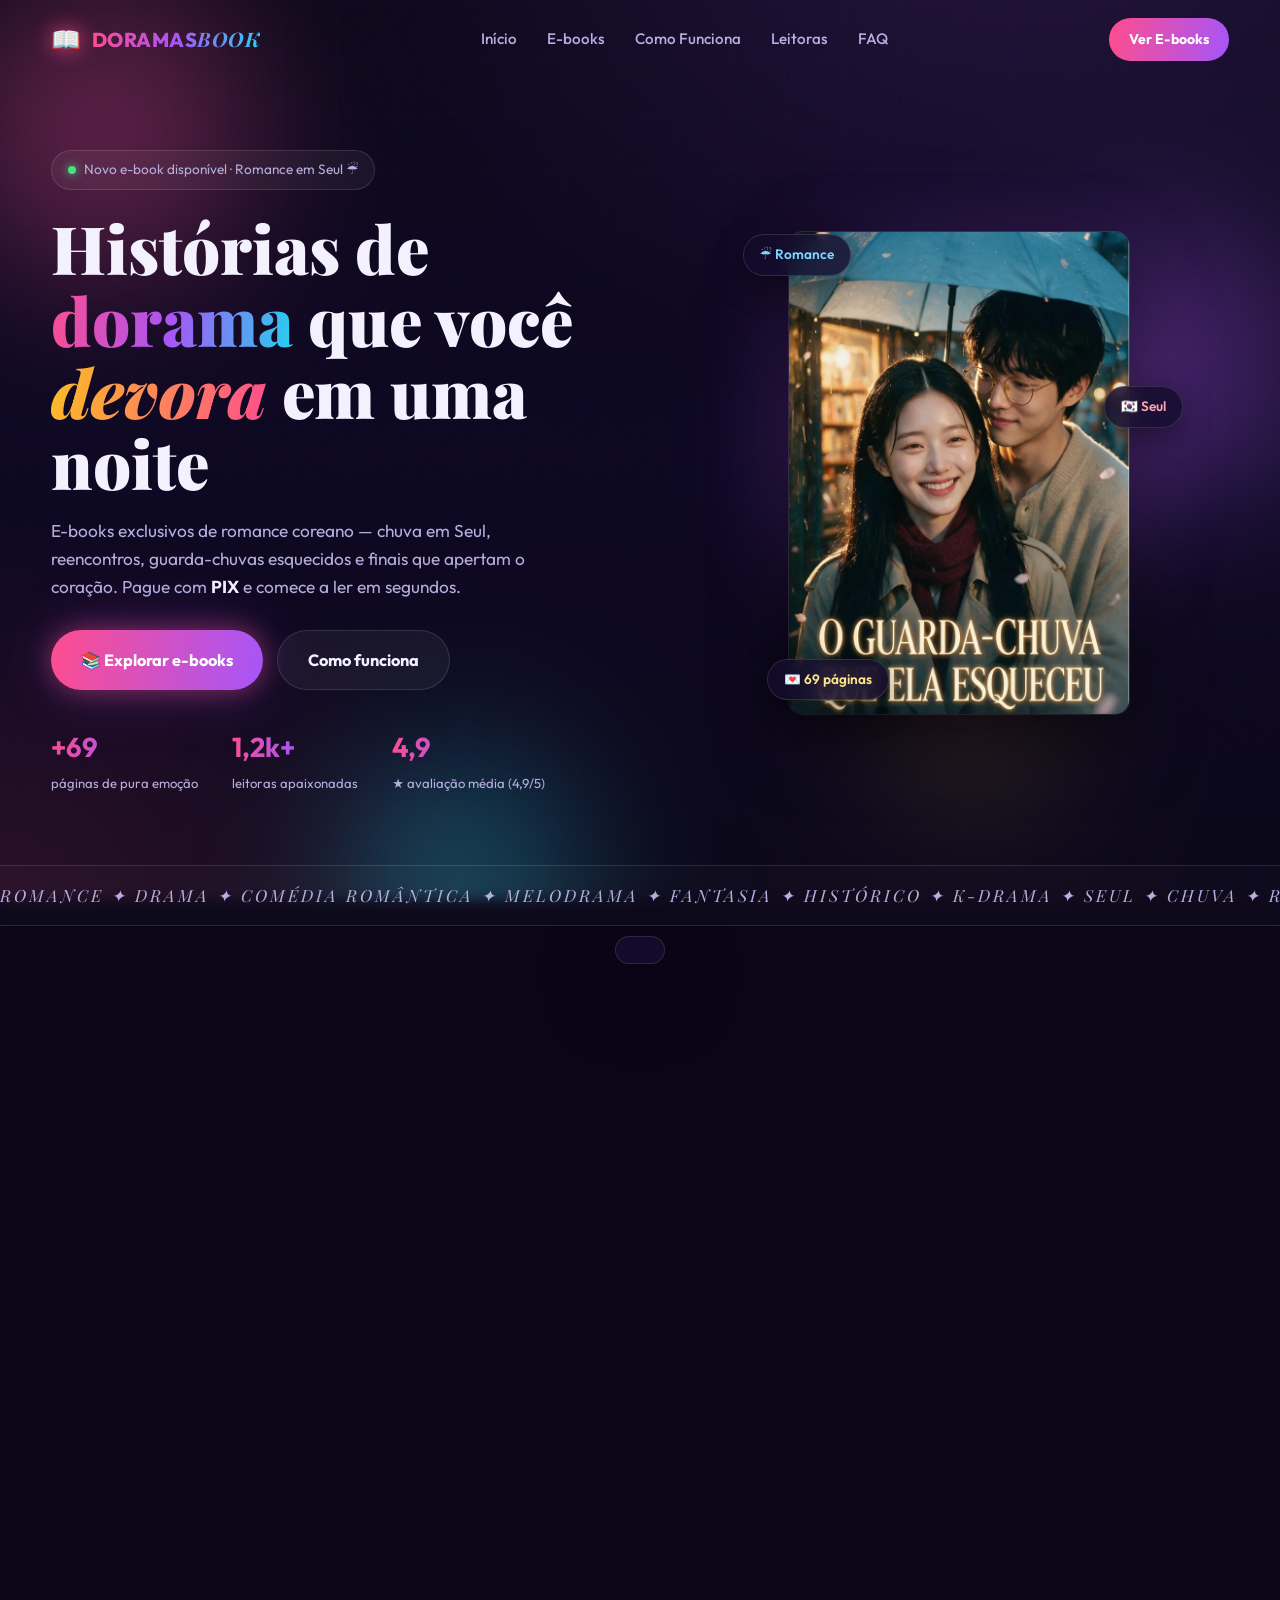
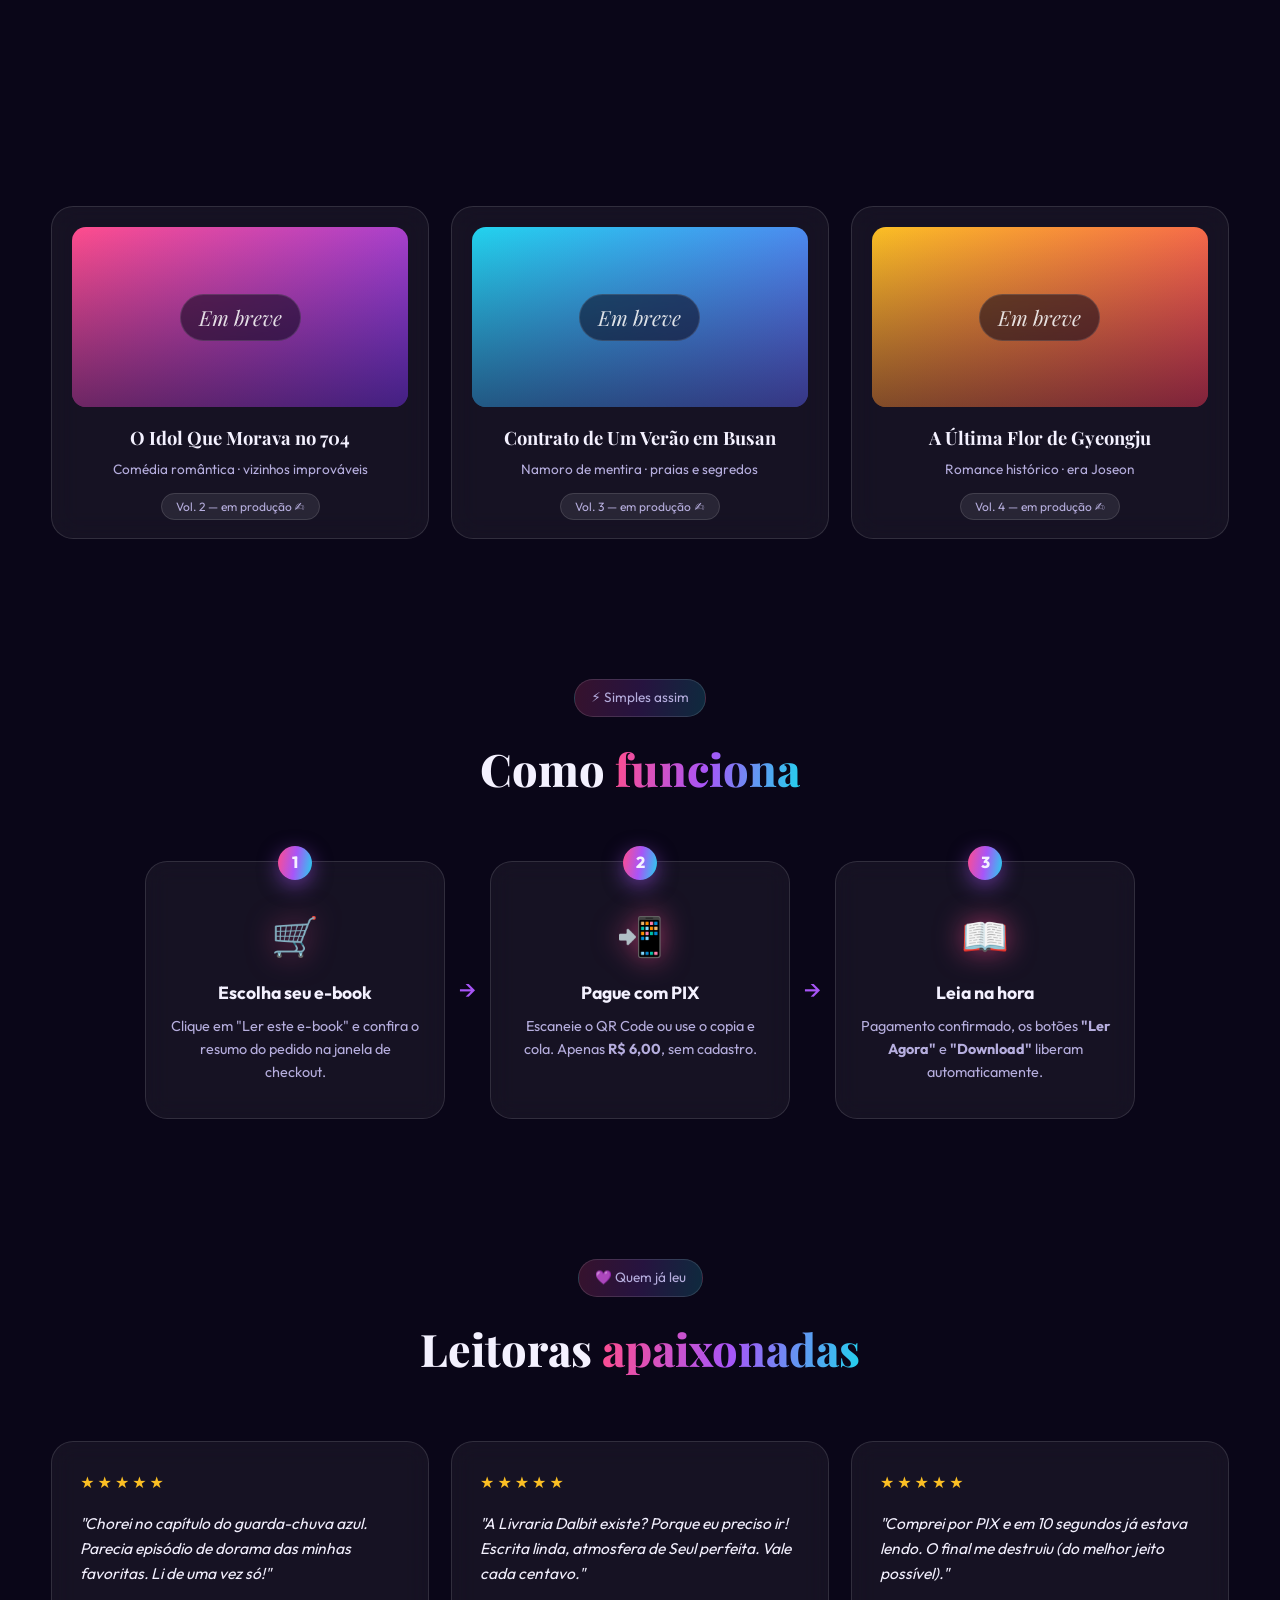
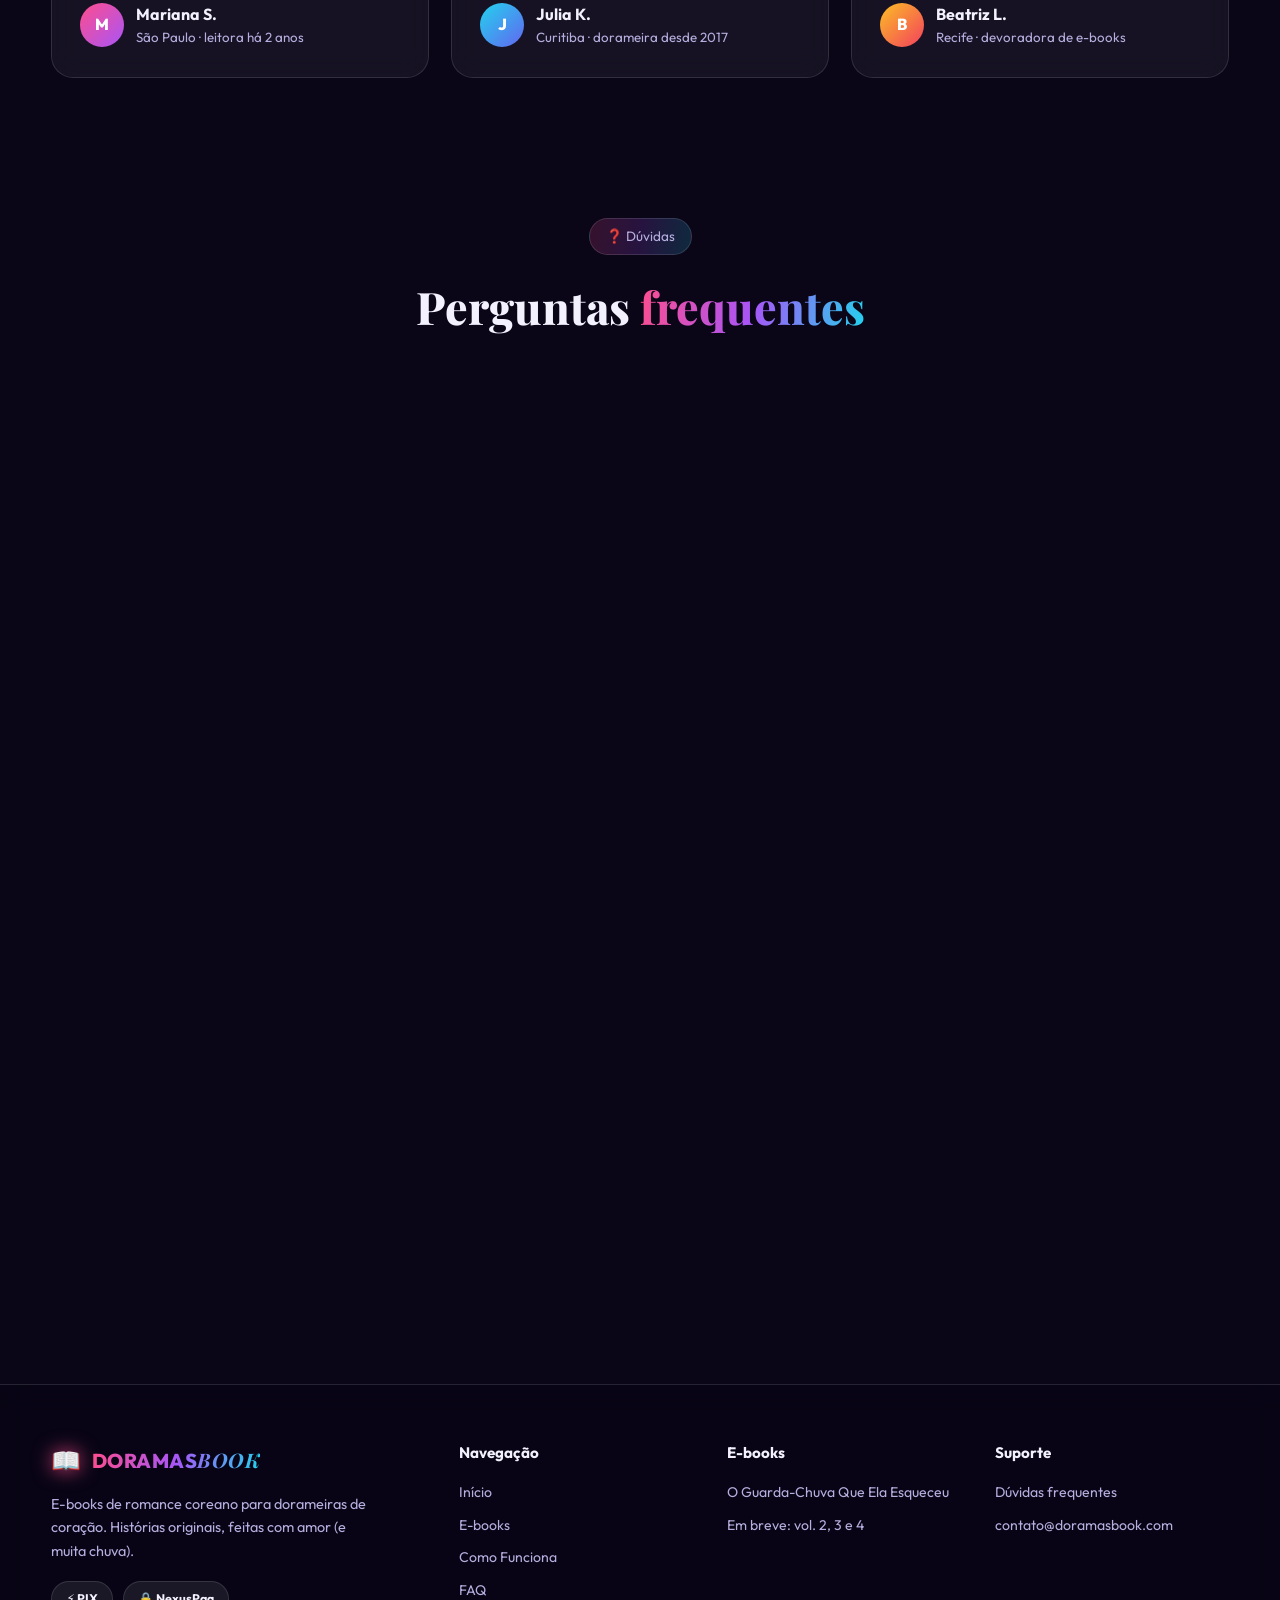
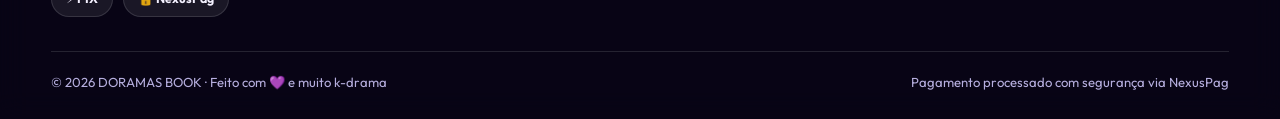
==== commit 1cb8d528: "Add files via upload" ====
--- a/index.html
+++ b/index.html
@@ -8,6 +8,7 @@
   <link rel="preconnect" href="https://fonts.googleapis.com" />
   <link rel="preconnect" href="https://fonts.gstatic.com" crossorigin />
   <link href="https://fonts.googleapis.com/css2?family=Playfair+Display:ital,wght@0,500;0,700;0,900;1,500;1,700&family=Outfit:wght@300;400;500;600;700;800&display=swap" rel="stylesheet" />
+  <link rel="preload" as="image" href="assets/capa-ebook.webp" />
   <link rel="stylesheet" href="css/style.css" />
   <link rel="icon" href="data:image/svg+xml,<svg xmlns='http://www.w3.org/2000/svg' viewBox='0 0 100 100'><text y='.9em' font-size='90'>📖</text></svg>" />
 </head>
@@ -39,9 +40,9 @@
         <li><a href="#faq">FAQ</a></li>
       </ul>
       <div class="nav-actions">
-        <button class="btn btn-primary btn-sm" data-buy>
-          <span>Comprar E-book</span>
-        </button>
+        <a href="#vitrine" class="btn btn-primary btn-sm">
+          <span>Ver E-books</span>
+        </a>
         <button class="nav-toggle" id="navToggle" aria-label="Abrir menu">
           <span></span><span></span><span></span>
         </button>
@@ -67,10 +68,10 @@
             Pague com <strong>PIX</strong> e comece a ler em segundos.
           </p>
           <div class="hero-cta">
-            <button class="btn btn-primary btn-lg glow" data-buy>
-              ⚡ Quero ler agora — R$ 6,00
-            </button>
-            <a href="#vitrine" class="btn btn-ghost btn-lg">Ver vitrine ↓</a>
+            <a href="#vitrine" class="btn btn-primary btn-lg glow">
+              📚 Explorar e-books
+            </a>
+            <a href="#como-funciona" class="btn btn-ghost btn-lg">Como funciona</a>
           </div>
           <div class="hero-stats">
             <div class="stat"><strong data-count="69">0</strong><span>páginas de pura emoção</span></div>
@@ -83,7 +84,7 @@
           <div class="book-stage" id="bookStage">
             <div class="book-glow"></div>
             <div class="book-3d" id="book3d">
-              <img src="assets/capa-ebook.png" alt="Capa do e-book O Guarda-Chuva Que Ela Esqueceu" class="book-cover" />
+              <img src="assets/capa-ebook.webp" alt="Capa do e-book O Guarda-Chuva Que Ela Esqueceu" class="book-cover" fetchpriority="high" decoding="async" />
               <div class="book-shine"></div>
             </div>
             <div class="float-chip chip-1">☔ Romance</div>
@@ -115,7 +116,7 @@
           <!-- CARD PRINCIPAL (e-book real) -->
           <article class="ebook-card featured reveal" id="ebookCard">
             <div class="ebook-cover-wrap">
-              <img src="assets/capa-ebook.png" alt="Capa — O Guarda-Chuva Que Ela Esqueceu" class="ebook-cover" />
+              <img src="assets/capa-ebook.webp" alt="Capa — O Guarda-Chuva Que Ela Esqueceu" class="ebook-cover" loading="lazy" decoding="async" />
               <span class="ebook-flag">Lançamento 🔥</span>
               <div class="ebook-cover-shine"></div>
             </div>
@@ -273,8 +274,8 @@
         <div class="cta-box reveal">
           <div class="cta-rain" aria-hidden="true"></div>
           <h2>Pronta para se perder <span class="grad-text">na chuva de Seul?</span> ☔</h2>
-          <p>69 páginas de romance por menos que um café. Pagamento único, acesso para sempre.</p>
-          <button class="btn btn-light btn-lg glow" data-buy>⚡ Comprar por R$ 6,00</button>
+          <p>Histórias completas por menos que um café. Pagamento único, acesso para sempre.</p>
+          <a href="#vitrine" class="btn btn-light btn-lg glow">📚 Escolher meu e-book</a>
           <small>PIX · confirmação automática · leitura imediata</small>
         </div>
       </div>
@@ -325,7 +326,7 @@
           <p>Você está a um PIX de distância da chuva de Seul…</p>
         </div>
         <div class="order-summary">
-          <img src="assets/capa-ebook.png" alt="Capa do e-book" class="order-cover" />
+          <img src="assets/capa-ebook.webp" alt="Capa do e-book" class="order-cover" loading="lazy" decoding="async" />
           <div class="order-info">
             <h4>O Guarda-Chuva Que Ela Esqueceu</h4>
             <p class="order-sub">E-book · Romance · 69 páginas · PDF + leitura online</p>
--- a/css/style.css
+++ b/css/style.css
@@ -45,10 +45,10 @@
   radial-gradient(900px 700px at 0% 100%, rgba(255, 77, 141, .12), transparent 55%),
   linear-gradient(180deg, #0a0618 0%, #0d0722 50%, #0a0618 100%);
 }
-.orb { position: absolute; border-radius: 50%; filter: blur(90px); opacity: .5; mix-blend-mode: screen; will-change: transform; }
-.orb-pink   { width: 44vw; height: 44vw; left: -12vw; top: -8vw;  background: radial-gradient(circle, #ff4d8d, transparent 65%); animation: drift1 22s ease-in-out infinite alternate; }
-.orb-purple { width: 38vw; height: 38vw; right: -10vw; top: 18vh; background: radial-gradient(circle, #a855f7, transparent 65%); animation: drift2 26s ease-in-out infinite alternate; }
-.orb-cyan   { width: 34vw; height: 34vw; left: 22vw; bottom: -14vw; background: radial-gradient(circle, #22d3ee, transparent 65%); animation: drift3 24s ease-in-out infinite alternate; }
+.orb { position: absolute; border-radius: 50%; filter: blur(70px); opacity: .5; mix-blend-mode: screen; will-change: transform; transform: translateZ(0); }
+.orb-pink   { width: 36vw; height: 36vw; left: -10vw; top: -8vw;  background: radial-gradient(circle, #ff4d8d, transparent 65%); animation: drift1 22s ease-in-out infinite alternate; }
+.orb-purple { width: 32vw; height: 32vw; right: -8vw; top: 18vh; background: radial-gradient(circle, #a855f7, transparent 65%); animation: drift2 26s ease-in-out infinite alternate; }
+.orb-cyan   { width: 28vw; height: 28vw; left: 22vw; bottom: -12vw; background: radial-gradient(circle, #22d3ee, transparent 65%); animation: drift3 24s ease-in-out infinite alternate; }
 .orb-amber  { width: 20vw; height: 20vw; right: 14vw; bottom: 6vh; background: radial-gradient(circle, #fbbf24, transparent 65%); opacity: .28; animation: drift1 30s ease-in-out infinite alternate-reverse; }
 @keyframes drift1 { from { transform: translate(0,0) scale(1); } to { transform: translate(9vw, 7vh) scale(1.15); } }
 @keyframes drift2 { from { transform: translate(0,0) scale(1.1); } to { transform: translate(-8vw, 10vh) scale(.95); } }
@@ -359,6 +359,19 @@
 .reveal { opacity: 0; transform: translateY(34px); transition: opacity .8s ease, transform .8s ease; }
 .reveal.visible { opacity: 1; transform: none; }
 
+/* ============ PERFORMANCE: menos efeitos pesados em telas menores ============ */
+@media (max-width: 960px) {
+  .orb { filter: blur(55px); opacity: .4; }
+  .ebook-card, .step, .t-card, .faq-item { backdrop-filter: none; background: rgba(255,255,255,.06); }
+  .book-shine, .ebook-cover-shine { animation: none; }
+}
+
+/* respeita usuários que preferem menos movimento */
+@media (prefers-reduced-motion: reduce) {
+  *, *::before, *::after { animation-duration: .01ms !important; animation-iteration-count: 1 !important; transition-duration: .01ms !important; }
+  #petals { display: none; }
+}
+
 /* ============ RESPONSIVO ============ */
 @media (max-width: 960px) {
   .hero-grid { grid-template-columns: 1fr; text-align: center; }
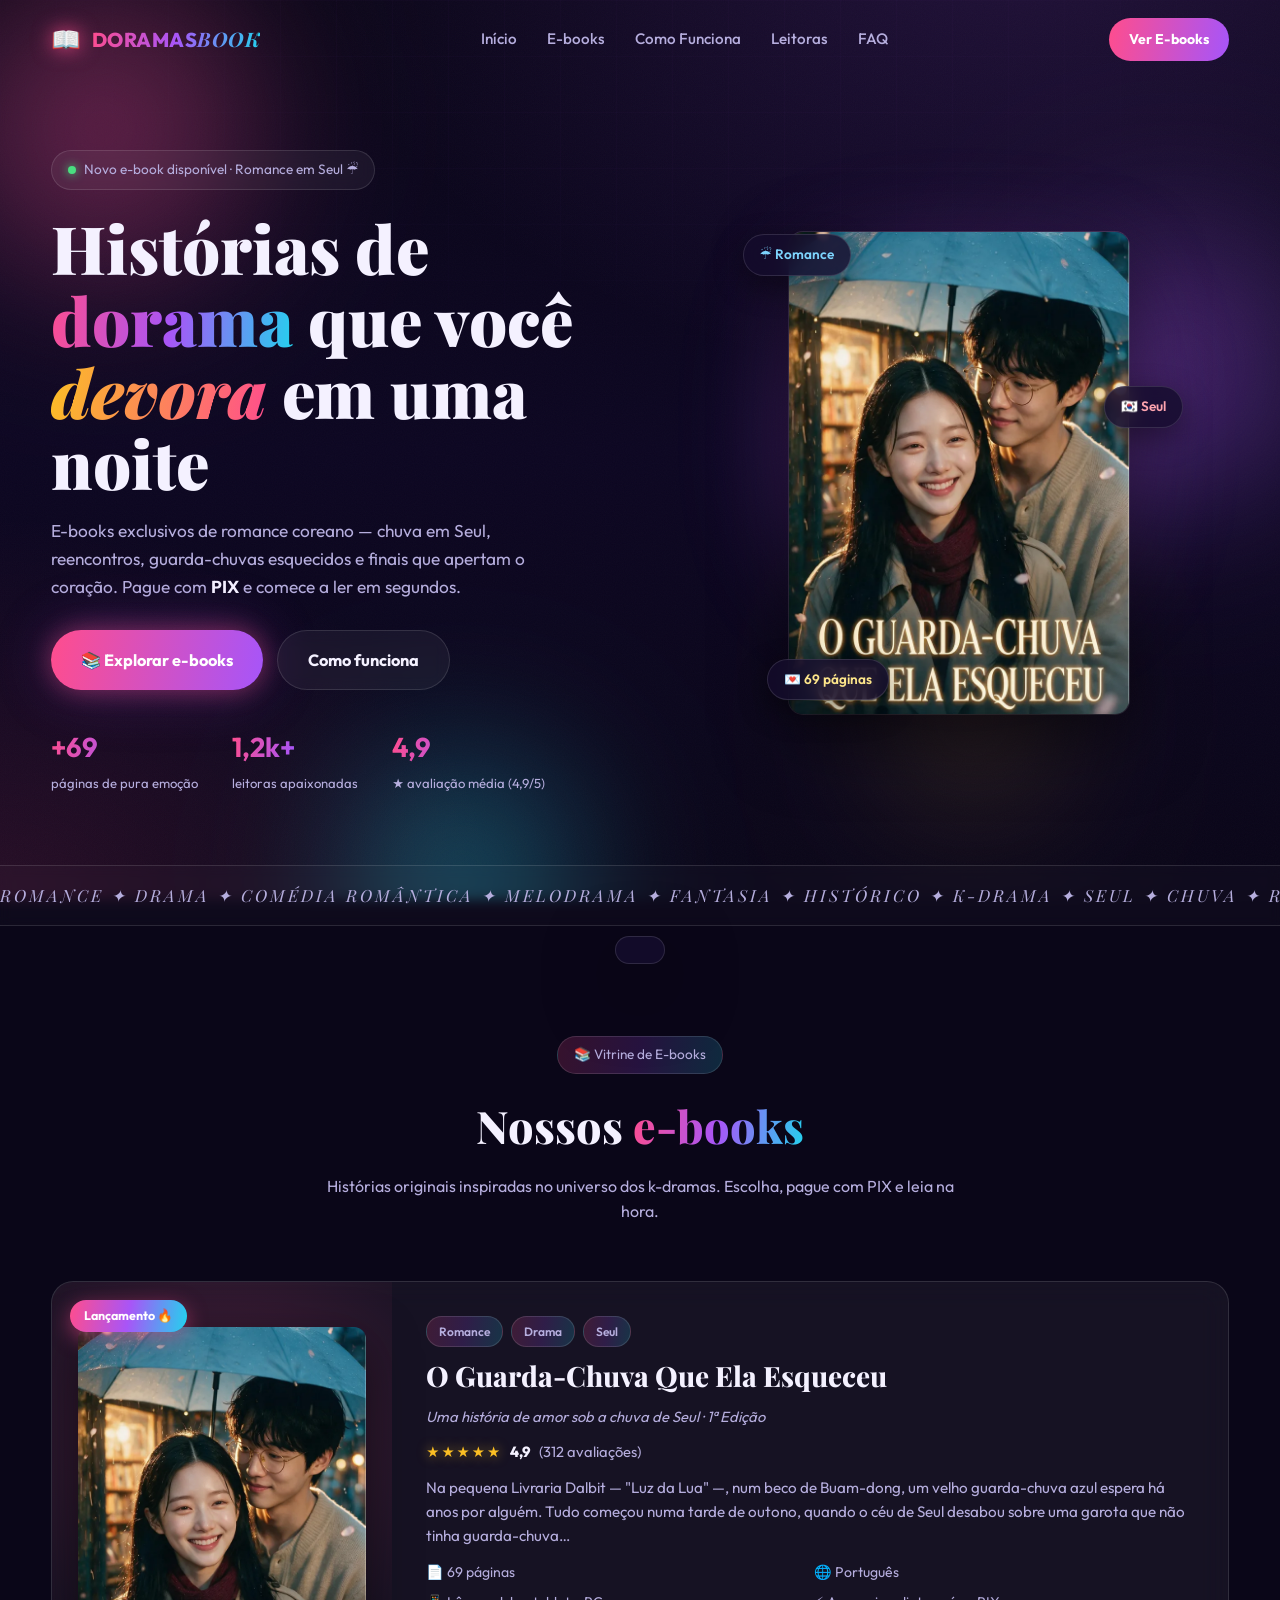
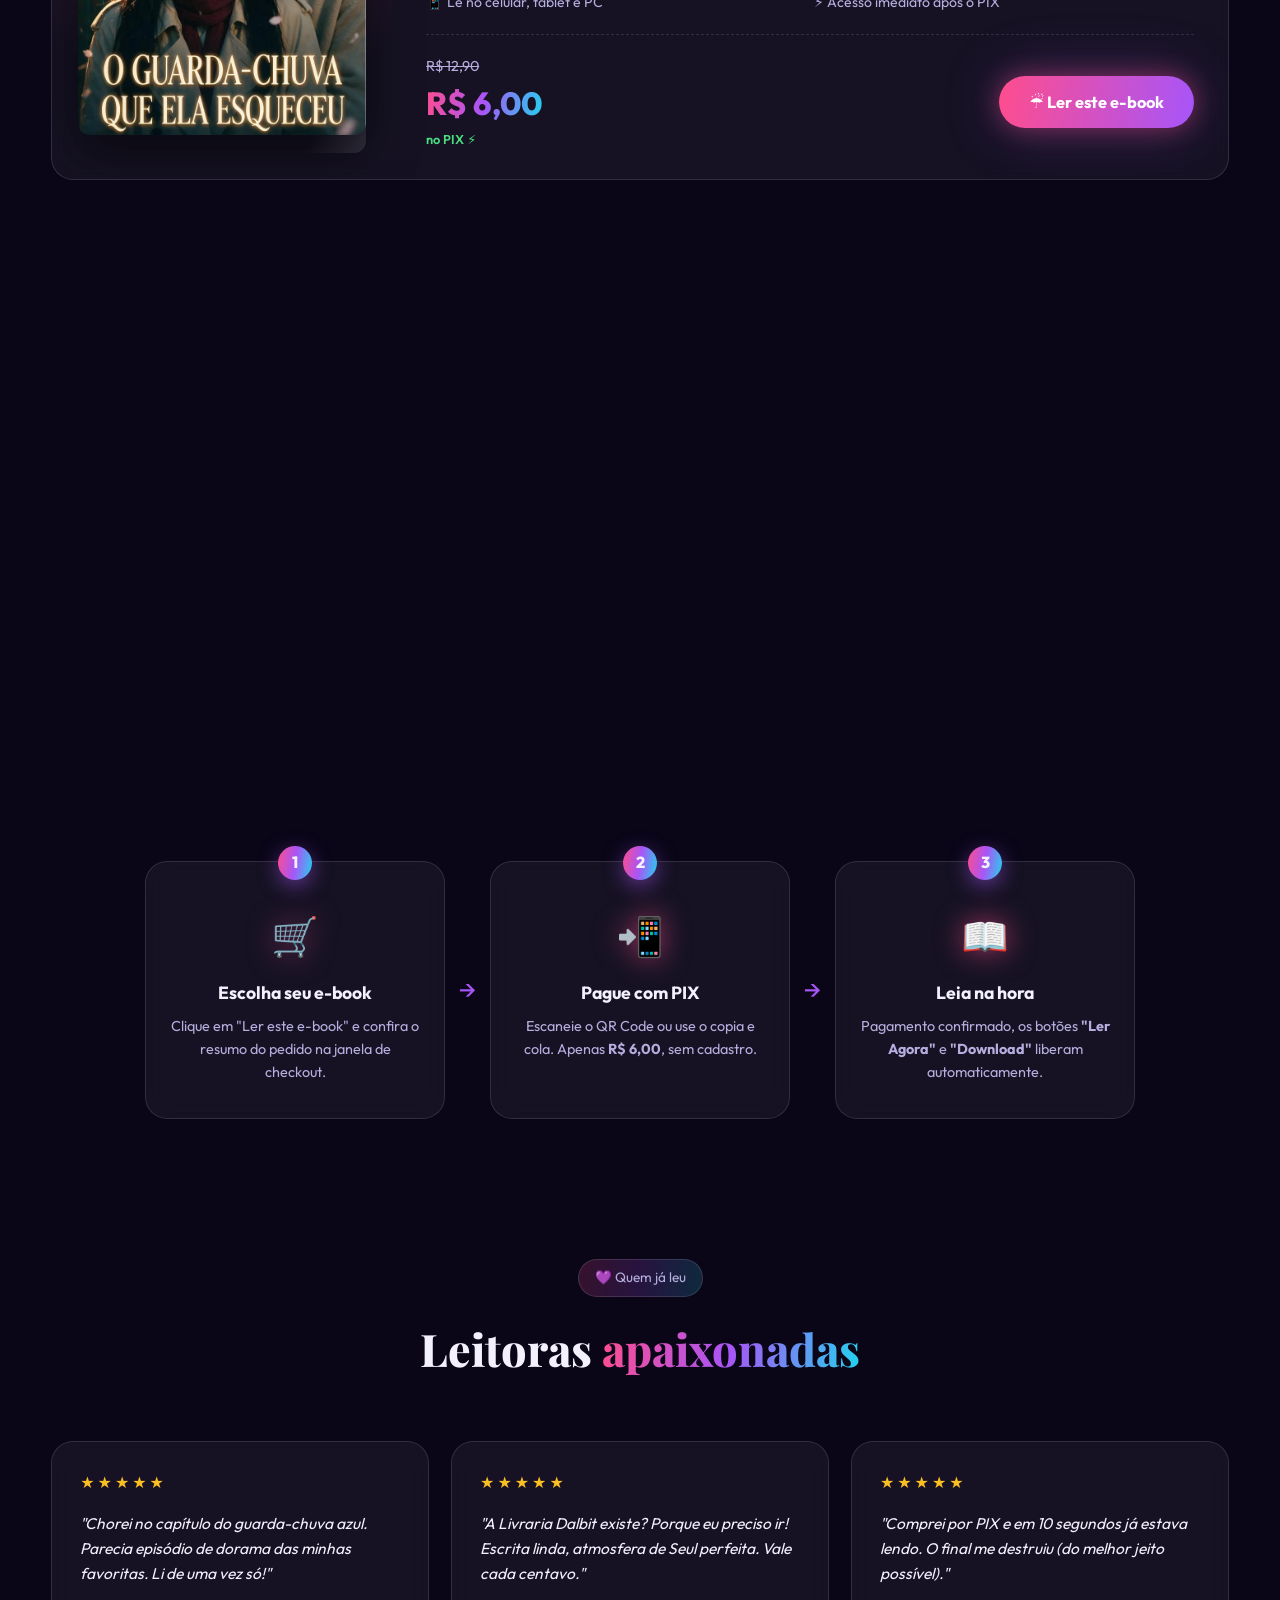
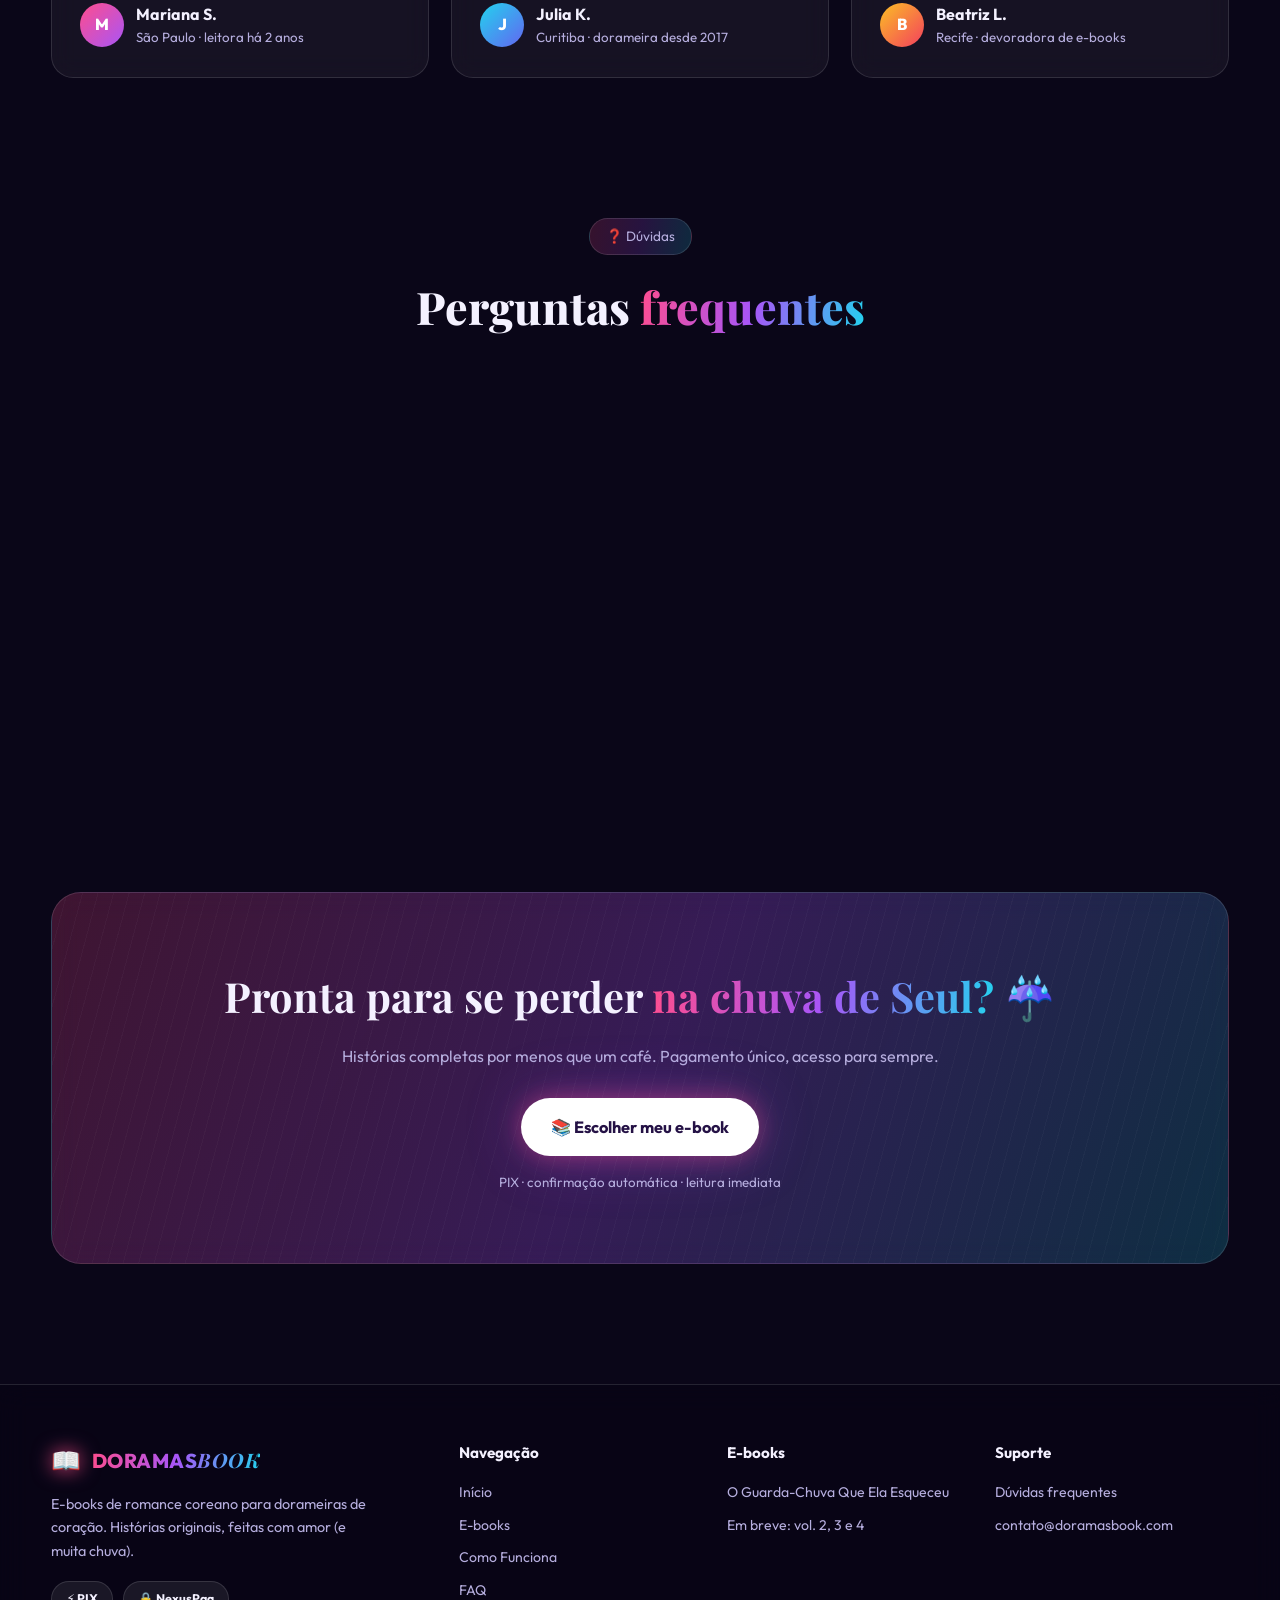
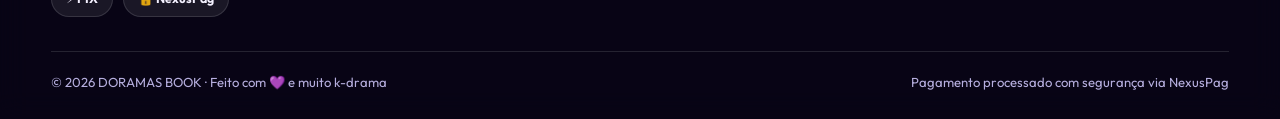
==== commit 10bccf2e: "Add files via upload" ====
--- a/index.html
+++ b/index.html
@@ -339,11 +339,16 @@
         <ul class="order-perks">
           <li>⚡ Liberação automática após o PIX</li>
           <li>📖 Leitura online + download do PDF</li>
-          <li>♾️ Acesso vitalício neste dispositivo</li>
+          <li>♾️ Acesso vitalício (recupere com seu e-mail)</li>
         </ul>
+        <div class="input-group">
+          <label for="buyerEmail">Seu e-mail (serve para recuperar o acesso depois):</label>
+          <input type="email" id="buyerEmail" placeholder="voce@email.com" autocomplete="email" />
+        </div>
         <button class="btn btn-primary btn-lg btn-block glow" id="btnGerarPix">
           Gerar código PIX ⚡ R$ 6,00
         </button>
+        <button class="recover-link" id="linkRecuperar">Já comprei? Recuperar acesso 🔑</button>
         <p class="secure-note">🔒 Pagamento processado com segurança pela NexusPag</p>
       </div>
 
@@ -399,6 +404,23 @@
         <p class="secure-note">O leitor offline (HTML) abre direto no navegador, sem precisar voltar ao site ♾️</p>
       </div>
 
+      <!-- PASSO RECUPERAR ACESSO -->
+      <div class="modal-step hidden" id="stepRecuperar">
+        <div class="modal-head">
+          <h3>Recuperar acesso 🔑</h3>
+          <p>Digite o e-mail que você usou na compra</p>
+        </div>
+        <div class="input-group">
+          <label for="recoverEmail">E-mail da compra:</label>
+          <input type="email" id="recoverEmail" placeholder="voce@email.com" autocomplete="email" />
+        </div>
+        <button class="btn btn-primary btn-lg btn-block glow" id="btnRecuperar">
+          Recuperar meu acesso ⚡
+        </button>
+        <p class="recover-msg hidden" id="recoverMsg"></p>
+        <button class="recover-link" id="linkVoltar">← Voltar para a compra</button>
+      </div>
+
       <!-- PASSO ERRO / EXPIRADO -->
       <div class="modal-step hidden" id="stepErro">
         <div class="modal-head">
--- a/css/style.css
+++ b/css/style.css
@@ -311,6 +311,21 @@
 
 .order-perks { list-style: none; margin: 20px 0; display: flex; flex-direction: column; gap: 10px; color: var(--muted); font-size: .9rem; }
 .secure-note { text-align: center; color: var(--muted); font-size: .78rem; margin-top: 16px; }
+
+/* campos de e-mail (checkout + recuperação) */
+.input-group { margin: 4px 0 18px; text-align: left; }
+.input-group label { display: block; font-size: .82rem; color: var(--muted); margin-bottom: 8px; }
+.input-group input { width: 100%; padding: 14px 16px; border-radius: 14px; border: 1px solid var(--border);
+  background: rgba(0, 0, 0, .35); color: var(--text); font-size: 1rem; font-family: inherit;
+  transition: border-color .25s, box-shadow .25s; }
+.input-group input:focus { outline: none; border-color: var(--purple); box-shadow: 0 0 0 3px rgba(168, 85, 247, .25); }
+.input-group input.invalid { border-color: #f43f5e; box-shadow: 0 0 0 3px rgba(244, 63, 94, .2); }
+.recover-link { display: block; margin: 14px auto 0; background: none; border: 0; color: var(--muted);
+  font-size: .82rem; text-decoration: underline; text-underline-offset: 3px; cursor: pointer; transition: color .25s; }
+.recover-link:hover { color: var(--text); }
+.recover-msg { margin-top: 14px; font-size: .88rem; text-align: center; }
+.recover-msg.error { color: #fca5a5; }
+.recover-msg.ok { color: #4ade80; }
 
 /* PIX */
 .pix-body { display: flex; gap: 22px; align-items: center; }
